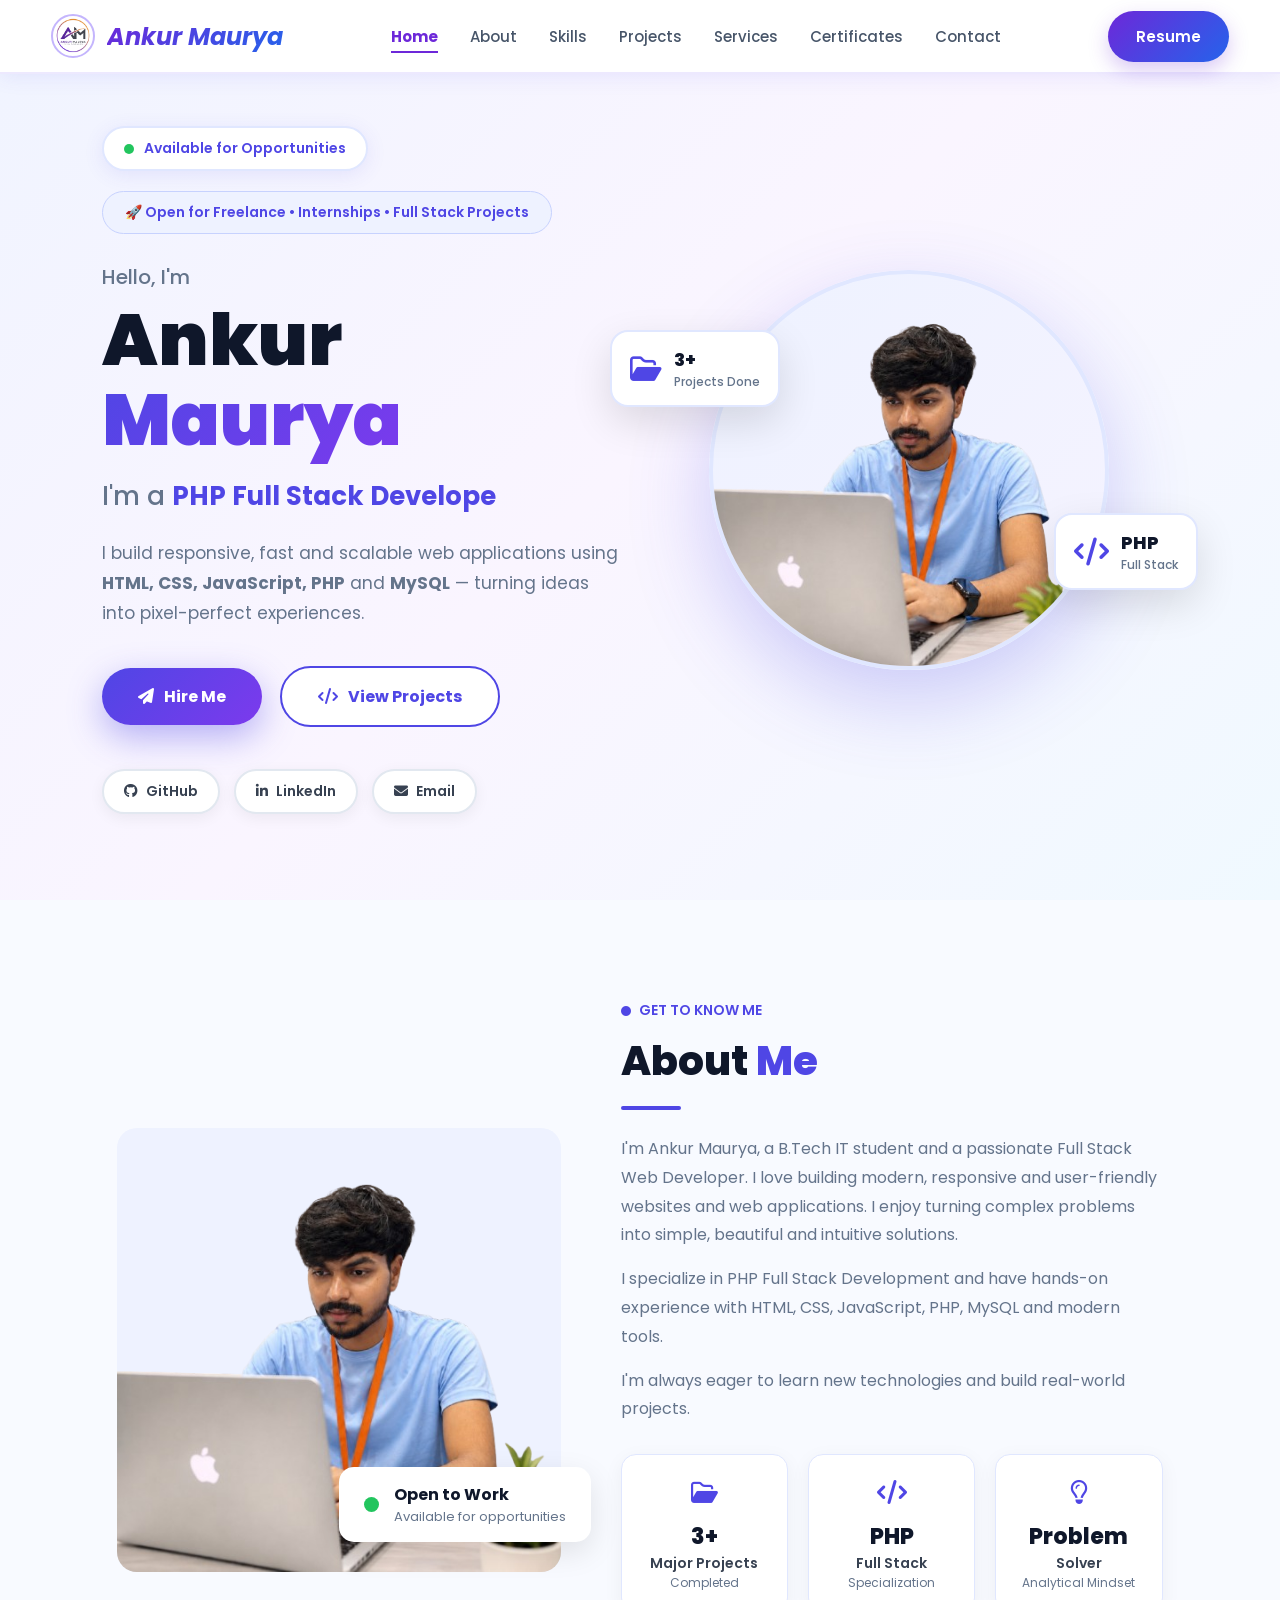
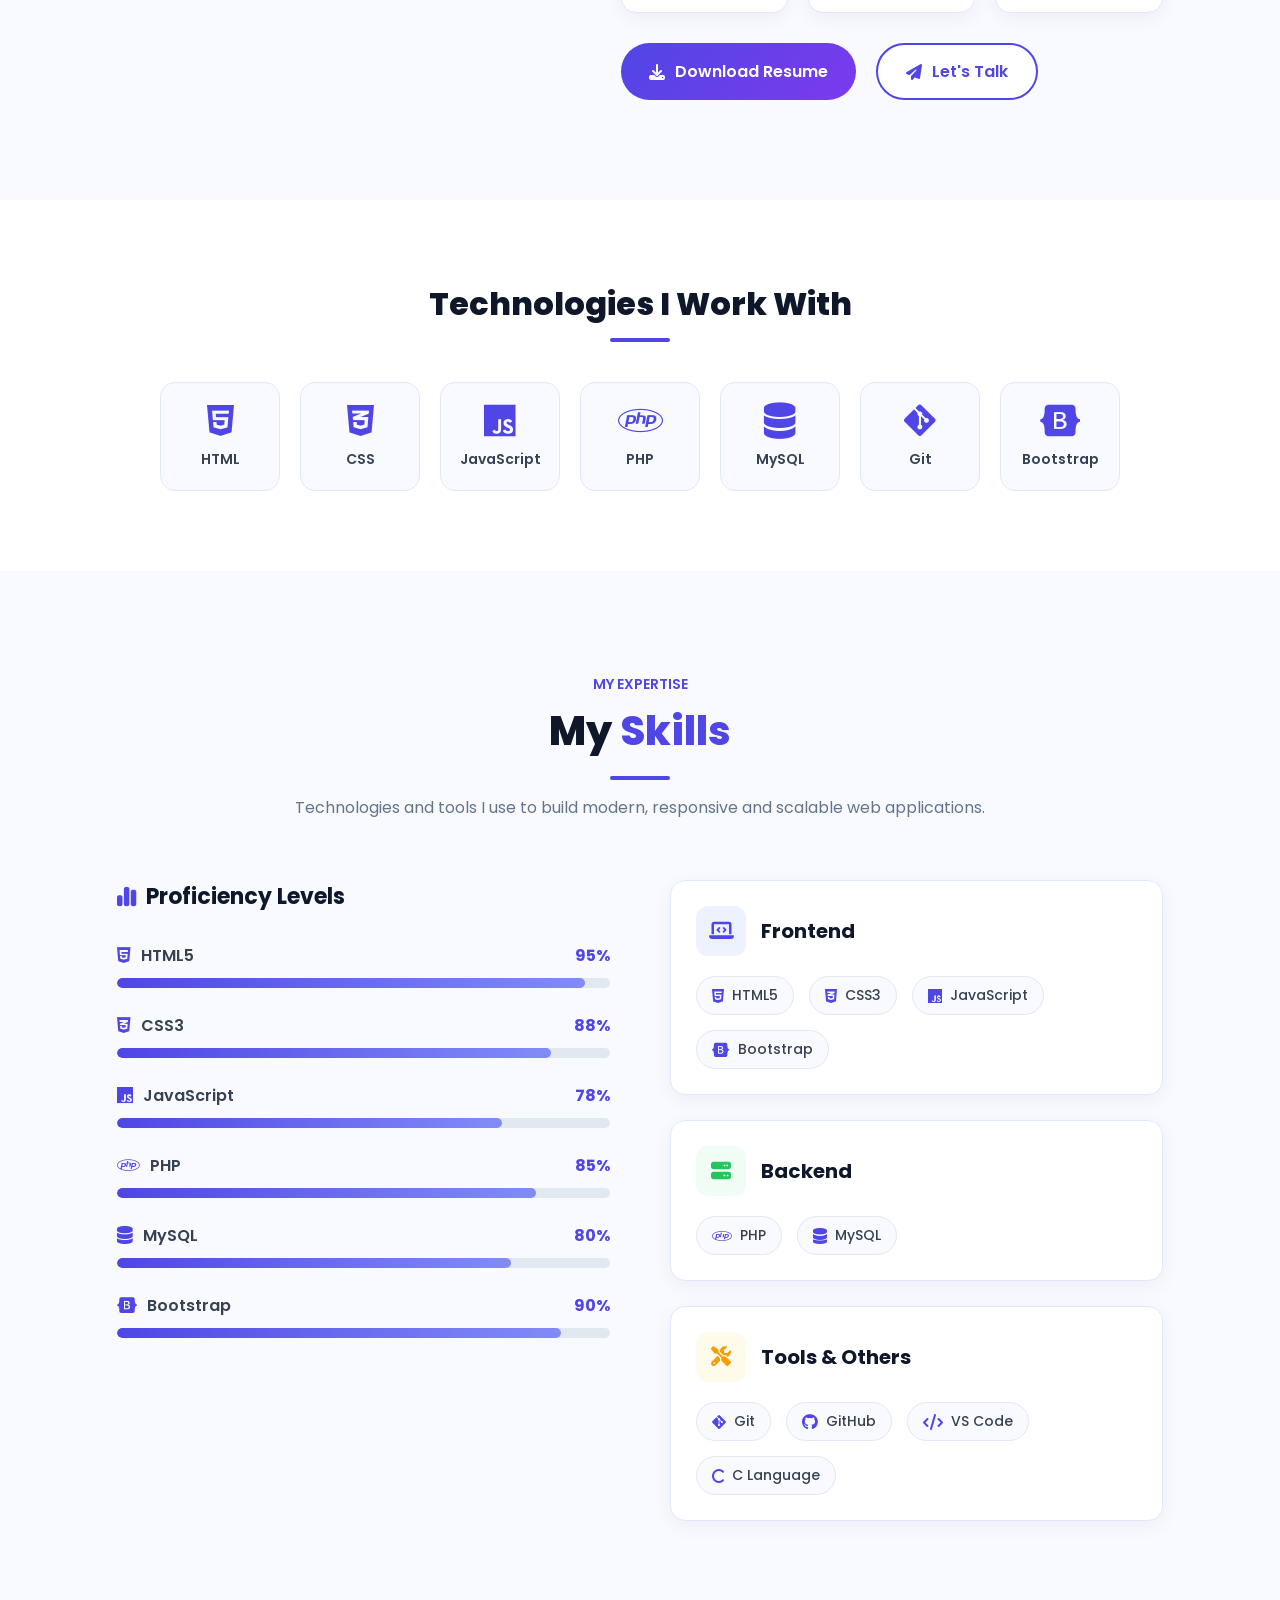
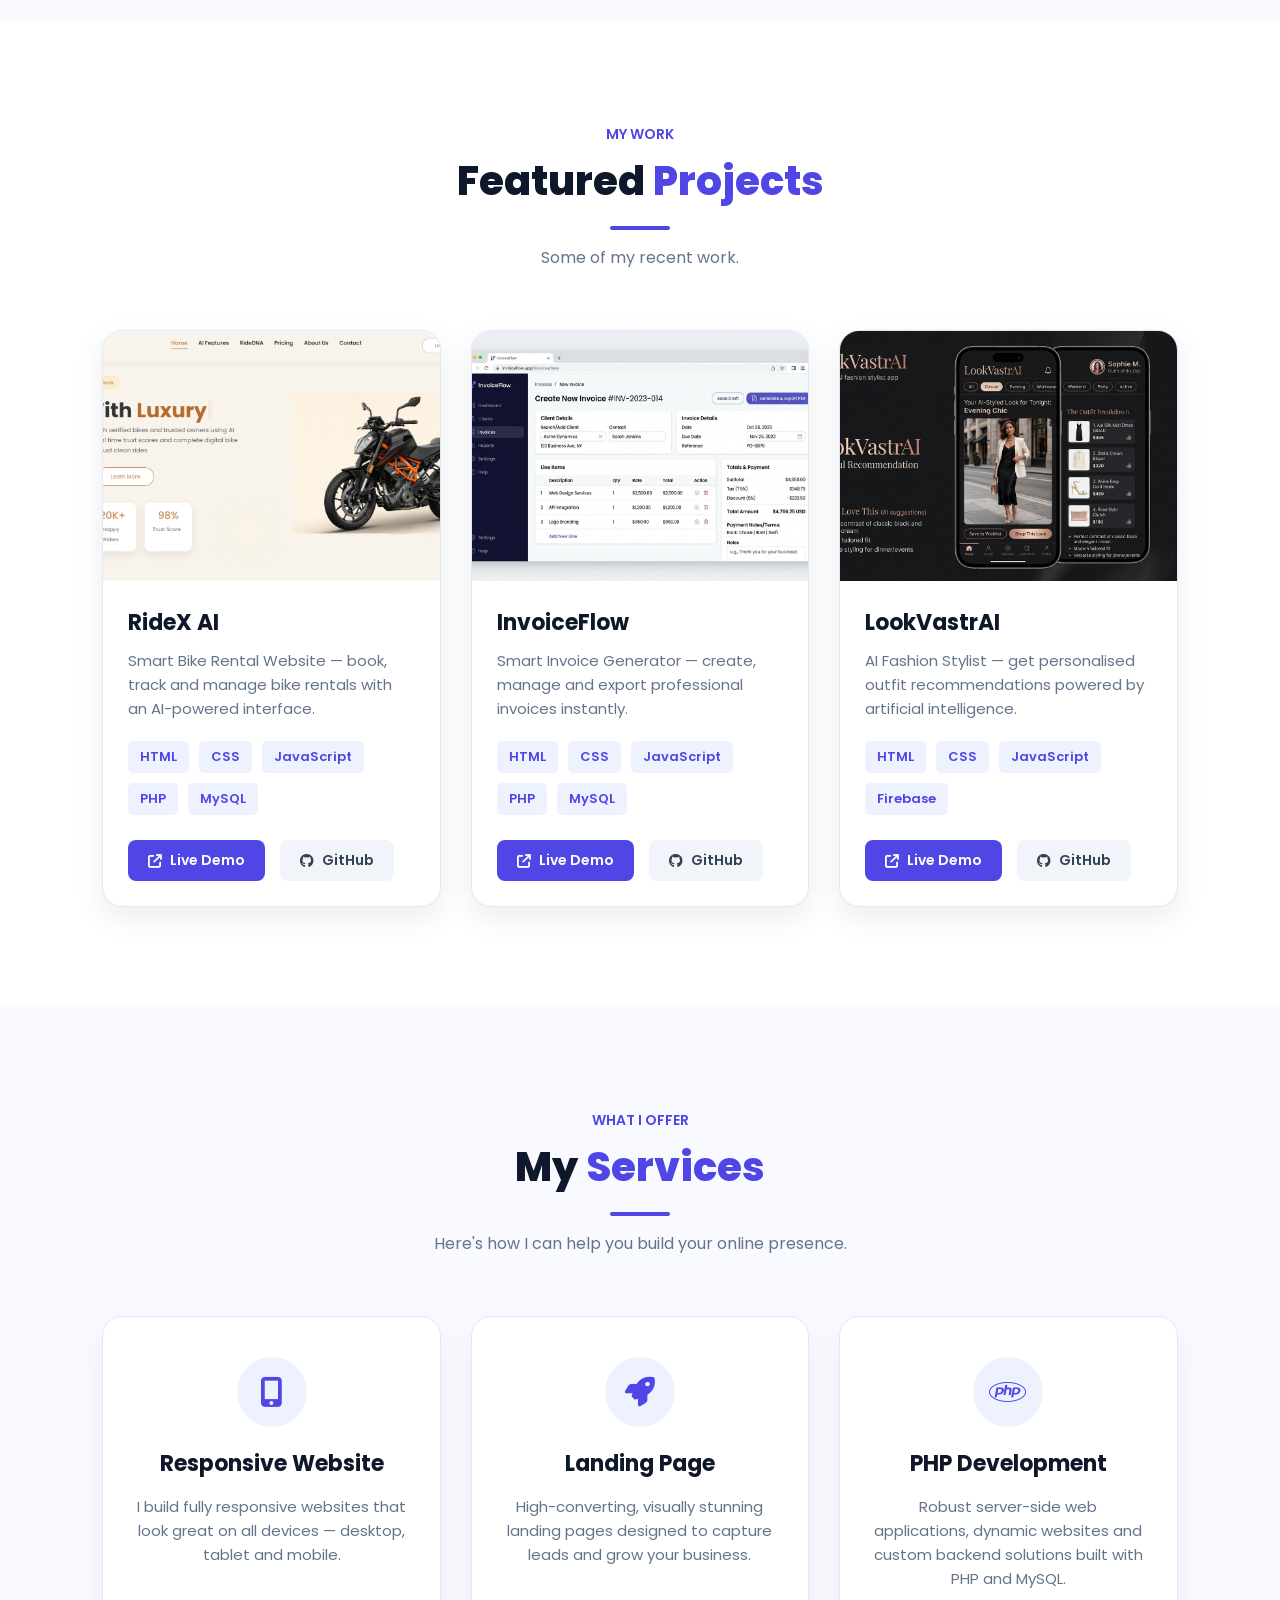
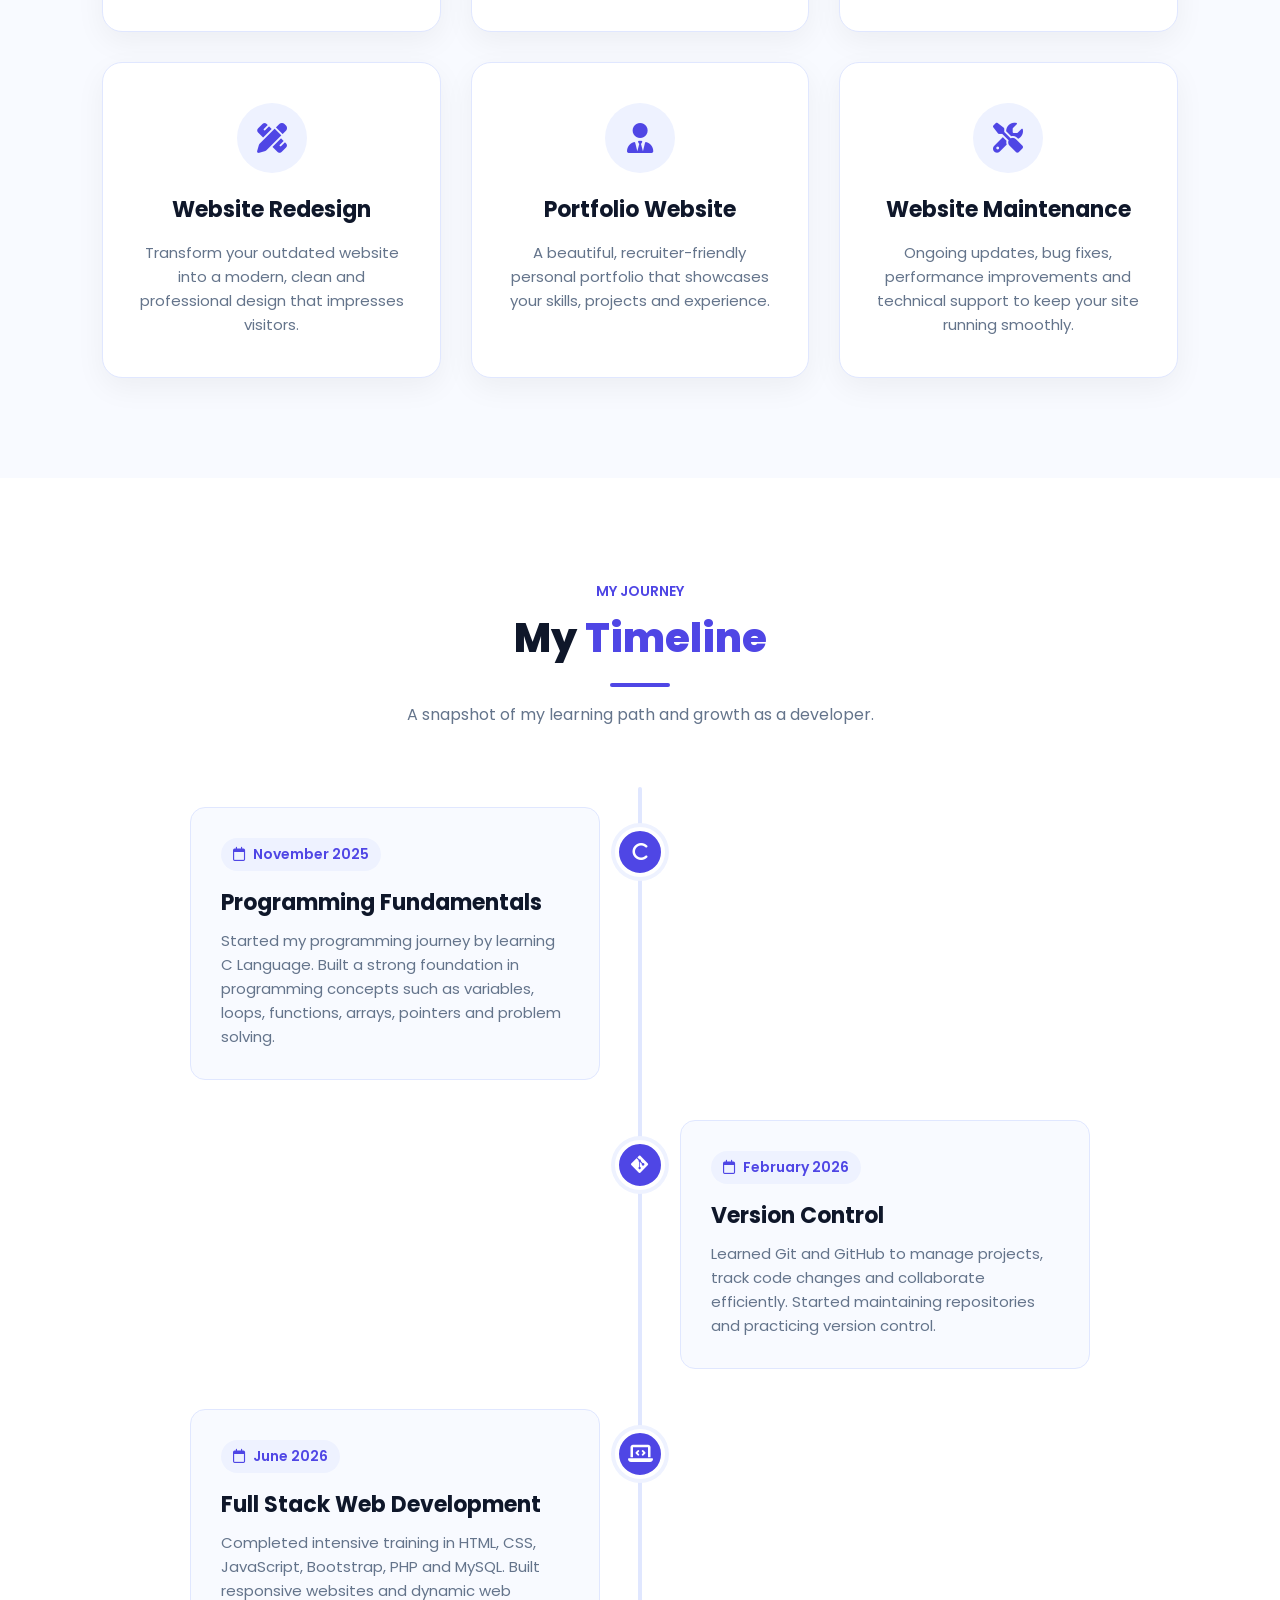
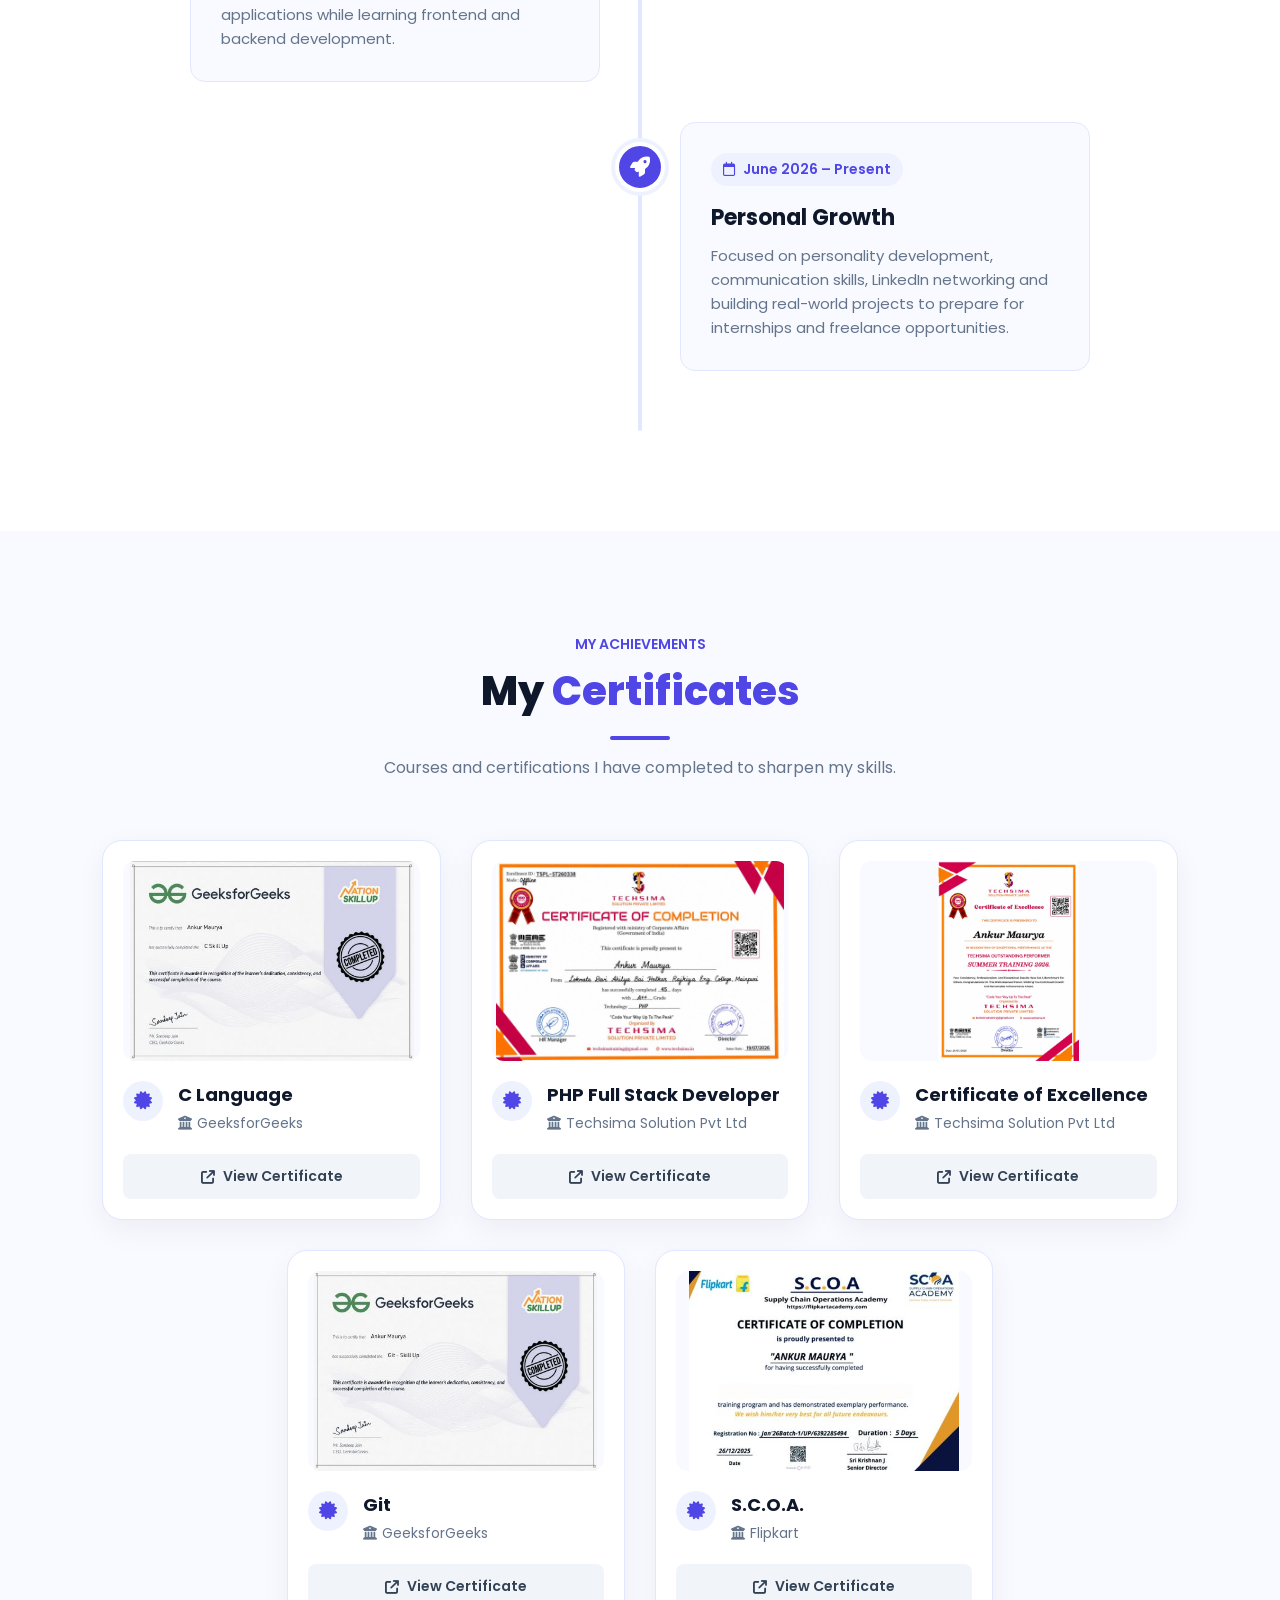
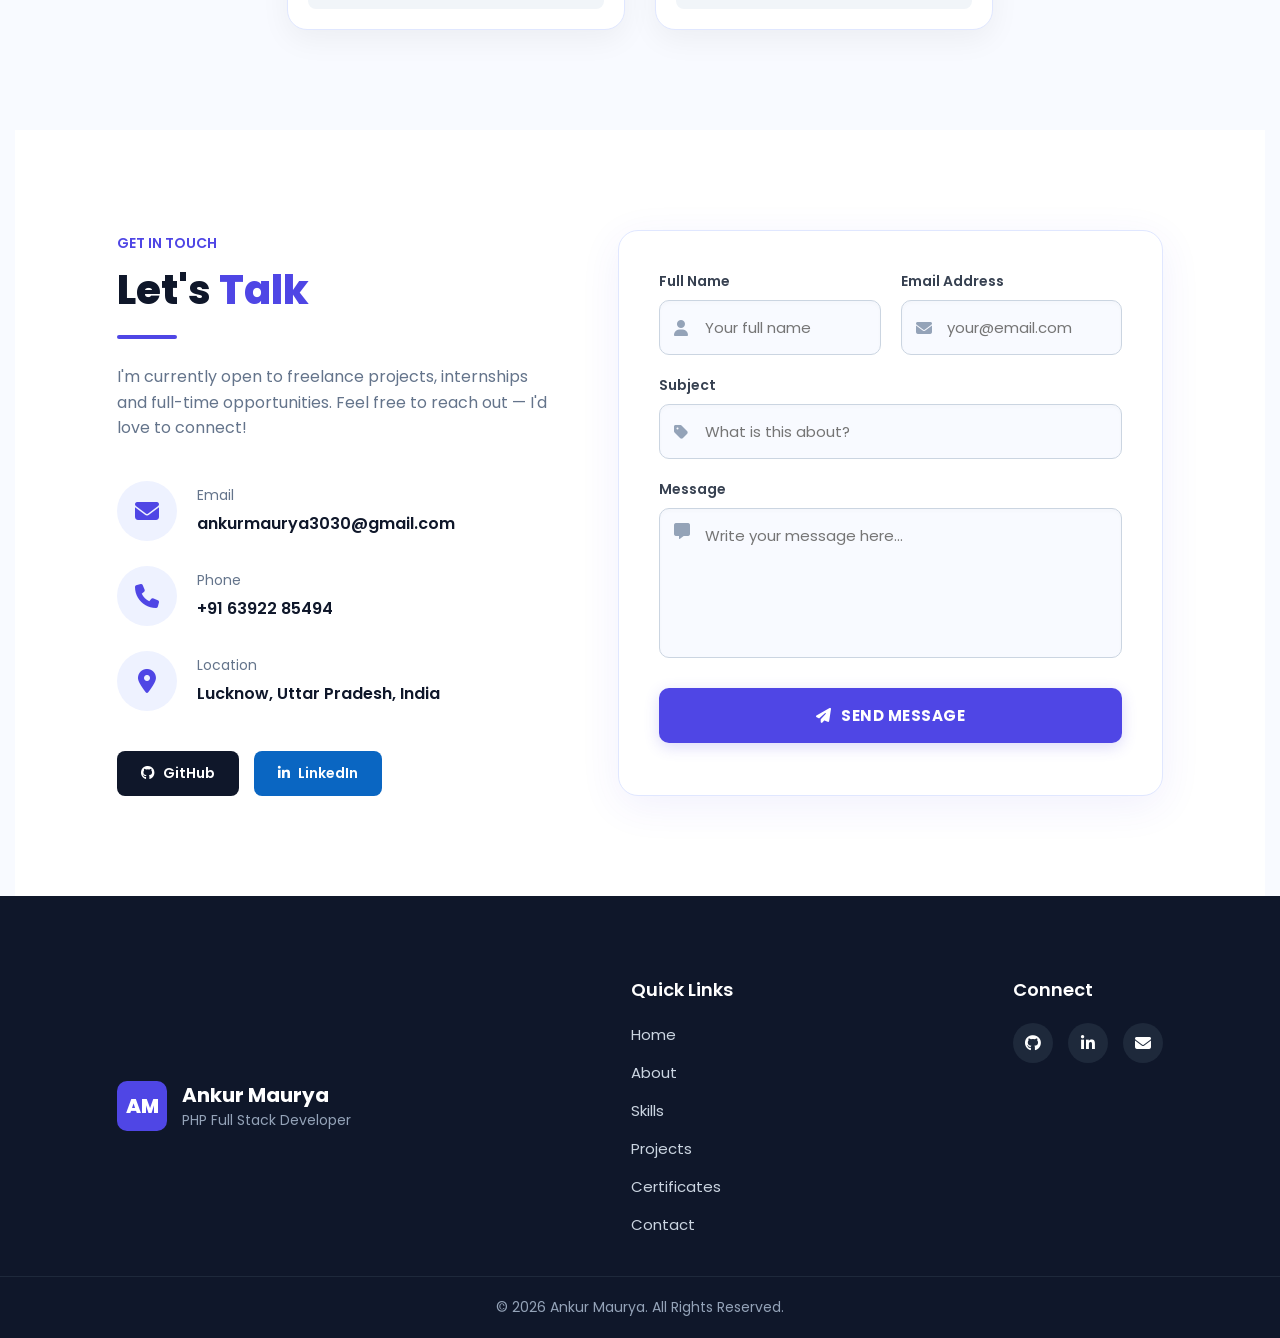
==== index.html @ 9139eab4 "Add files via upload" ====
<!DOCTYPE html>
<html lang="en">
<head>
    <meta charset="UTF-8">
    <meta name="viewport" content="width=device-width, initial-scale=1.0">
    <title>Portfolio</title>
    <link href="assests/css/style.css" rel="stylesheet">
    <link rel="stylesheet" href="https://cdnjs.cloudflare.com/ajax/libs/font-awesome/6.7.2/css/all.min.css">
    <link href="https://fonts.googleapis.com/css2?family=Poppins:wght@300;400;500;600;700;800&display=swap" rel="stylesheet">
</head>
<body>
    <header class="header">
        <nav class="nav">
            <div class="nav-logo">
                <img src="assests/images/logo.png" alt="logo" class="nav-img">
                <div class="nav-text">
                    <h2><i><b>Ankur Maurya</b></i></h2>
                </div>
            </div>
            <ul class="nav-links">
                <li><a href="#home" class="nav-link active">Home</a></li>
                <li><a href="#about" class="nav-link">About</a></li>
                <li><a href="#skills" class="nav-link">Skills</a></li>
                <li><a href="#projects" class="nav-link">Projects</a></li>
                <li><a href="#services" class="nav-link">Services</a></li>
                <li><a href="#certificates" class="nav-link">Certificates</a></li>
                <li><a href="#contact" class="nav-link">Contact</a></li>
            </ul>
            <div class="nav-actions">
                <a href="resume.html" class="nav-btn">Resume</a>
                <div class="nav-menu-btn" id="menuBtn">
                    <i class="fa-solid fa-bars"></i>
                </div>
            </div>
        </nav>
        
        <div class="side-menu" id="sideMenu">
            <span class="side-menu-close" id="closeBtn">&times;</span>
            <div class="side-menu-user">
                <img src="images/user.png" alt="User" class="side-menu-img">
            </div>
            <ul class="side-menu-links">
                <li><a href="#home" class="side-link">Home</a></li>
                <li><a href="#about" class="side-link">About</a></li>
                <li><a href="#skills" class="side-link">Skills</a></li>
                <li><a href="#projects" class="side-link">Projects</a></li>
                <li><a href="#services" class="side-link">Services</a></li>
                <li><a href="#certificates" class="side-link">Certificates</a></li>
                <li><a href="#contact" class="side-link">Contact</a></li>
            </ul>
        </div>
    </header>

    <section class="hero" id="home">
        <div class="hero-left">
            <div class="hero-badge" data-animate="fade-up" data-delay="0">
                <span class="hero-dot"></span>
                <span class="hero-badge-text">Available for Opportunities</span>
            </div>
            <div class="hero-tag" data-animate="fade-up" data-delay="100">
                🚀 Open for Freelance • Internships • Full Stack Projects
            </div>
            <h5 class="hero-subtitle" data-animate="fade-left" data-delay="200">Hello, I'm</h5>
            <h1 class="hero-title" data-animate="fade-left" data-delay="300">Ankur<br><span class="hero-highlight">Maurya</span></h1>
            <div class="hero-role" data-animate="fade-left" data-delay="400">
                <span class="hero-role-prefix">I'm a </span>
                <span class="hero-typing" id="typingText">PHP Full Stack Developer</span>
            </div>
            <p class="hero-text" data-animate="fade-left" data-delay="500">I build responsive, fast and scalable web applications using <strong>HTML, CSS, JavaScript, PHP</strong> and <strong>MySQL</strong> — turning ideas into pixel-perfect experiences.</p>
            <div class="hero-buttons" data-animate="fade-left" data-delay="600">
                <a href="#contact" class="hero-btn-primary"><i class="fa-solid fa-paper-plane"></i> Hire Me</a>
                <a href="#projects" class="hero-btn-secondary"><i class="fa-solid fa-code"></i> View Projects</a>
            </div>
            <div class="hero-social" data-animate="fade-left" data-delay="700">
                <a href="#" class="hero-social-link" target="_blank" title="GitHub">
                    <i class="fa-brands fa-github"></i>
                    <span class="hero-social-text">GitHub</span>
                </a>
                <a href="#" class="hero-social-link hero-linkedin" target="_blank" title="LinkedIn">
                    <i class="fa-brands fa-linkedin-in"></i>
                    <span class="hero-social-text">LinkedIn</span>
                </a>
                <a href="mailto:ankurmaurya3030@gmail.com" class="hero-social-link hero-mail" title="Email">
                    <i class="fa-solid fa-envelope"></i>
                    <span class="hero-social-text">Email</span>
                </a>
            </div>
        </div>
        <div class="hero-right" data-animate="fade-right" data-delay="400">
            <div class="hero-img-box">
                <img src="assests/images/ankurm.png" alt="Ankur Maurya" class="hero-img">
            </div>
            <div class="hero-stat hero-stat-left" data-animate="fade-up" data-delay="600">
                <i class="fa-regular fa-folder-open hero-stat-icon"></i>
                <div class="hero-stat-text">
                    <strong class="hero-stat-num">3+</strong>
                    <span class="hero-stat-desc">Projects Done</span>
                </div>
            </div>
            <div class="hero-stat hero-stat-right" data-animate="fade-up" data-delay="800">
                <i class="fa-solid fa-code hero-stat-icon"></i>
                <div class="hero-stat-text">
                    <strong class="hero-stat-num">PHP</strong>
                    <span class="hero-stat-desc">Full Stack</span>
                </div>
            </div>
        </div>
    </section>

    <section class="about" id="about">
        <div class="about-left" data-animate="fade-left">
            <img src="assests/images/ankurm.png" alt="Ankur" class="about-img">
            <div class="about-work">
                <div class="about-dot"></div>
                <div class="about-work-text">
                    <h4 class="about-work-title">Open to Work</h4>
                    <p class="about-work-desc">Available for opportunities</p>
                </div>
            </div>
        </div>
        <div class="about-right" data-animate="fade-right">
            <span class="about-label">
                <i class="fa-solid fa-circle about-label-icon"></i> GET TO KNOW ME
            </span>
            <h2 class="about-title">About <span class="about-highlight">Me</span></h2>
            <div class="about-line"></div>
            <p class="about-text">
                I'm Ankur Maurya, a B.Tech IT student and a passionate Full Stack Web Developer.
                I love building modern, responsive and user-friendly websites and web applications.
                I enjoy turning complex problems into simple, beautiful and intuitive solutions.
            </p>
            <p class="about-text">
                I specialize in PHP Full Stack Development and have hands-on experience with HTML, CSS, JavaScript,
                PHP, MySQL and modern tools.
            </p>
            <p class="about-text">
                I'm always eager to learn new technologies and build real-world projects.
            </p>
            <div class="about-cards">
                <div class="about-card">
                    <div class="about-icon">
                        <i class="fa-regular fa-folder-open"></i>
                    </div>
                    <h3 class="about-card-num">3+</h3>
                    <h4 class="about-card-title">Major Projects</h4>
                    <p class="about-card-desc">Completed</p>
                </div>
                <div class="about-card">
                    <div class="about-icon">
                        <i class="fa-solid fa-code"></i>
                    </div>
                    <h3 class="about-card-num">PHP</h3>
                    <h4 class="about-card-title">Full Stack</h4>
                    <p class="about-card-desc">Specialization</p>
                </div>
                <div class="about-card">
                    <div class="about-icon">
                        <i class="fa-regular fa-lightbulb"></i>
                    </div>
                    <h3 class="about-card-num">Problem</h3>
                    <h4 class="about-card-title">Solver</h4>
                    <p class="about-card-desc">Analytical Mindset</p>
                </div>
            </div>
            <div class="about-buttons">
                <a href="resume.html" class="about-btn-primary">
                    <i class="fa-solid fa-download"></i> Download Resume
                </a>
                <a href="#contact" class="about-btn-secondary">
                    <i class="fa-solid fa-paper-plane"></i> Let's Talk
                </a>
            </div>
        </div>
    </section>

    <section class="technology">
        <div class="technology-header" data-animate="fade-up">
            <h2 class="technology-title">Technologies I Work With</h2>
            <div class="technology-line"></div>
        </div>
        <div class="technology-list">
            <div class="technology-card" data-animate="zoom" data-delay="0">
                <i class="fa-brands fa-html5 technology-icon"></i>
                <span class="technology-name">HTML</span>
            </div>
            <div class="technology-card" data-animate="zoom" data-delay="100">
                <i class="fa-brands fa-css3-alt technology-icon"></i>
                <span class="technology-name">CSS</span>
            </div>
            <div class="technology-card" data-animate="zoom" data-delay="200">
                <i class="fa-brands fa-js technology-icon"></i>
                <span class="technology-name">JavaScript</span>
            </div>
            <div class="technology-card" data-animate="zoom" data-delay="300">
                <i class="fa-brands fa-php technology-icon"></i>
                <span class="technology-name">PHP</span>
            </div>
            <div class="technology-card" data-animate="zoom" data-delay="400">
                <i class="fa-solid fa-database technology-icon"></i>
                <span class="technology-name">MySQL</span>
            </div>
            <div class="technology-card" data-animate="zoom" data-delay="500">
                <i class="fa-brands fa-git-alt technology-icon"></i>
                <span class="technology-name">Git</span>
            </div>
            <div class="technology-card" data-animate="zoom" data-delay="600">
                <i class="fa-brands fa-bootstrap technology-icon"></i>
                <span class="technology-name">Bootstrap</span>
            </div>
        </div>
    </section>

    <section class="skills" id="skills">
        <div class="skills-header" data-animate="fade-up">
            <span class="skills-label">MY EXPERTISE</span>
            <h2 class="skills-title">My <span class="skills-highlight">Skills</span></h2>
            <div class="skills-line"></div>
            <p class="skills-desc">Technologies and tools I use to build modern, responsive and scalable web applications.</p>
        </div>
        <div class="skills-main">
            <div class="skills-left" data-animate="fade-left">
                <h3 class="skills-subtitle"><i class="fa-solid fa-chart-simple skills-subtitle-icon"></i> Proficiency Levels</h3>
                <div class="skill-bar">
                    <div class="skill-info">
                        <div class="skill-name"><i class="fa-brands fa-html5 skill-icon"></i> HTML5</div>
                        <span class="skill-percent">95%</span>
                    </div>
                    <div class="skill-track"><div class="skill-fill" data-width="95" style="width: 0;"></div></div>
                </div>
                <div class="skill-bar">
                    <div class="skill-info">
                        <div class="skill-name"><i class="fa-brands fa-css3-alt skill-icon"></i> CSS3</div>
                        <span class="skill-percent">88%</span>
                    </div>
                    <div class="skill-track"><div class="skill-fill" data-width="88" style="width: 0;"></div></div>
                </div>
                <div class="skill-bar">
                    <div class="skill-info">
                        <div class="skill-name"><i class="fa-brands fa-js skill-icon"></i> JavaScript</div>
                        <span class="skill-percent">78%</span>
                    </div>
                    <div class="skill-track"><div class="skill-fill" data-width="78" style="width: 0;"></div></div>
                </div>
                <div class="skill-bar">
                    <div class="skill-info">
                        <div class="skill-name"><i class="fa-brands fa-php skill-icon"></i> PHP</div>
                        <span class="skill-percent">85%</span>
                    </div>
                    <div class="skill-track"><div class="skill-fill" data-width="85" style="width: 0;"></div></div>
                </div>
                <div class="skill-bar">
                    <div class="skill-info">
                        <div class="skill-name"><i class="fa-solid fa-database skill-icon"></i> MySQL</div>
                        <span class="skill-percent">80%</span>
                    </div>
                    <div class="skill-track"><div class="skill-fill" data-width="80" style="width: 0;"></div></div>
                </div>
                <div class="skill-bar">
                    <div class="skill-info">
                        <div class="skill-name"><i class="fa-brands fa-bootstrap skill-icon"></i> Bootstrap</div>
                        <span class="skill-percent">90%</span>
                    </div>
                    <div class="skill-track"><div class="skill-fill" data-width="90" style="width: 0;"></div></div>
                </div>
            </div>
            <div class="skills-right" data-animate="fade-right">
                <div class="skill-card">
                    <div class="skill-card-header">
                        <div class="skill-card-icon frontend-icon"><i class="fa-solid fa-laptop-code"></i></div>
                        <h3 class="skill-card-title">Frontend</h3>
                    </div>
                    <div class="skill-card-items">
                        <div class="skill-item"><i class="fa-brands fa-html5 skill-item-icon"></i><span class="skill-item-name">HTML5</span></div>
                        <div class="skill-item"><i class="fa-brands fa-css3-alt skill-item-icon"></i><span class="skill-item-name">CSS3</span></div>
                        <div class="skill-item"><i class="fa-brands fa-js skill-item-icon"></i><span class="skill-item-name">JavaScript</span></div>
                        <div class="skill-item"><i class="fa-brands fa-bootstrap skill-item-icon"></i><span class="skill-item-name">Bootstrap</span></div>
                    </div>
                </div>
                <div class="skill-card">
                    <div class="skill-card-header">
                        <div class="skill-card-icon backend-icon"><i class="fa-solid fa-server"></i></div>
                        <h3 class="skill-card-title">Backend</h3>
                    </div>
                    <div class="skill-card-items">
                        <div class="skill-item"><i class="fa-brands fa-php skill-item-icon"></i><span class="skill-item-name">PHP</span></div>
                        <div class="skill-item"><i class="fa-solid fa-database skill-item-icon"></i><span class="skill-item-name">MySQL</span></div>
                    </div>
                </div>
                <div class="skill-card">
                    <div class="skill-card-header">
                        <div class="skill-card-icon tools-icon"><i class="fa-solid fa-screwdriver-wrench"></i></div>
                        <h3 class="skill-card-title">Tools &amp; Others</h3>
                    </div>
                    <div class="skill-card-items">
                        <div class="skill-item"><i class="fa-brands fa-git-alt skill-item-icon"></i><span class="skill-item-name">Git</span></div>
                        <div class="skill-item"><i class="fa-brands fa-github skill-item-icon"></i><span class="skill-item-name">GitHub</span></div>
                        <div class="skill-item"><i class="fa-solid fa-code skill-item-icon"></i><span class="skill-item-name">VS Code</span></div>
                        <div class="skill-item"><i class="fa-solid fa-c skill-item-icon"></i><span class="skill-item-name">C Language</span></div>
                    </div>
                </div>
            </div>
        </div>
    </section>

    <section class="projects" id="projects">
        <div class="projects-header" data-animate="fade-up">
            <span class="projects-label">MY WORK</span>
            <h2 class="projects-title">Featured <span class="projects-highlight">Projects</span></h2>
            <div class="projects-line"></div>
            <p class="projects-desc">Some of my recent work.</p>
        </div>
        <div class="projects-list">
            <div class="project-card" data-animate="fade-up" data-delay="0">
                <div class="project-img-container">
                    <img src="assests/images/ridex_ai.png" alt="RideX AI" class="project-img">
                </div>
                <div class="project-content">
                    <h3 class="project-name">RideX AI</h3>
                    <p class="project-text">Smart Bike Rental Website — book, track and manage bike rentals with an AI-powered interface.</p>
                    <div class="project-tags">
                        <span class="project-tag">HTML</span>
                        <span class="project-tag">CSS</span>
                        <span class="project-tag">JavaScript</span>
                        <span class="project-tag">PHP</span>
                        <span class="project-tag">MySQL</span>
                    </div>
                    <div class="project-actions">
                        <a href="#" class="project-btn-primary"><i class="fa-solid fa-arrow-up-right-from-square"></i> Live Demo</a>
                        <a href="#" class="project-btn-secondary"><i class="fa-brands fa-github"></i> GitHub</a>
                    </div>
                </div>
            </div>
            <div class="project-card" data-animate="fade-up" data-delay="150">
                <div class="project-img-container">
                    <img src="assests/images/invoiceflow.jpg" alt="InvoiceFlow" class="project-img">
                </div>
                <div class="project-content">
                    <h3 class="project-name">InvoiceFlow</h3>
                    <p class="project-text">Smart Invoice Generator — create, manage and export professional invoices instantly.</p>
                    <div class="project-tags">
                        <span class="project-tag">HTML</span>
                        <span class="project-tag">CSS</span>
                        <span class="project-tag">JavaScript</span>
                        <span class="project-tag">PHP</span>
                        <span class="project-tag">MySQL</span>
                    </div>
                    <div class="project-actions">
                        <a href="#" class="project-btn-primary"><i class="fa-solid fa-arrow-up-right-from-square"></i> Live Demo</a>
                        <a href="#" class="project-btn-secondary"><i class="fa-brands fa-github"></i> GitHub</a>
                    </div>
                </div>
            </div>
            <div class="project-card" data-animate="fade-up" data-delay="300">
                <div class="project-img-container">
                    <img src="assests/images/lookvastr_ai.jpg" alt="LookVastrAI" class="project-img">
                </div>
                <div class="project-content">
                    <h3 class="project-name">LookVastrAI</h3>
                    <p class="project-text">AI Fashion Stylist — get personalised outfit recommendations powered by artificial intelligence.</p>
                    <div class="project-tags">
                        <span class="project-tag">HTML</span>
                        <span class="project-tag">CSS</span>
                        <span class="project-tag">JavaScript</span>
                        <span class="project-tag">Firebase</span>
                    </div>
                    <div class="project-actions">
                        <a href="#" class="project-btn-primary"><i class="fa-solid fa-arrow-up-right-from-square"></i> Live Demo</a>
                        <a href="#" class="project-btn-secondary"><i class="fa-brands fa-github"></i> GitHub</a>
                    </div>
                </div>
            </div>
        </div>
    </section>

    <section class="services" id="services">
        <div class="services-header" data-animate="fade-up">
            <span class="services-label">WHAT I OFFER</span>
            <h2 class="services-title">My <span class="services-highlight">Services</span></h2>
            <div class="services-line"></div>
            <p class="services-desc">Here's how I can help you build your online presence.</p>
        </div>
        <div class="services-list">
            <div class="service-card" data-animate="fade-up" data-delay="0">
                <div class="service-icon"><i class="fa-solid fa-mobile-screen-button"></i></div>
                <h3 class="service-name">Responsive Website</h3>
                <p class="service-text">I build fully responsive websites that look great on all devices — desktop, tablet and mobile.</p>
            </div>
            <div class="service-card" data-animate="fade-up" data-delay="100">
                <div class="service-icon"><i class="fa-solid fa-rocket"></i></div>
                <h3 class="service-name">Landing Page</h3>
                <p class="service-text">High-converting, visually stunning landing pages designed to capture leads and grow your business.</p>
            </div>
            <div class="service-card" data-animate="fade-up" data-delay="200">
                <div class="service-icon"><i class="fa-brands fa-php"></i></div>
                <h3 class="service-name">PHP Development</h3>
                <p class="service-text">Robust server-side web applications, dynamic websites and custom backend solutions built with PHP and MySQL.</p>
            </div>
            <div class="service-card" data-animate="fade-up" data-delay="300">
                <div class="service-icon"><i class="fa-solid fa-pen-ruler"></i></div>
                <h3 class="service-name">Website Redesign</h3>
                <p class="service-text">Transform your outdated website into a modern, clean and professional design that impresses visitors.</p>
            </div>
            <div class="service-card" data-animate="fade-up" data-delay="400">
                <div class="service-icon"><i class="fa-solid fa-user-tie"></i></div>
                <h3 class="service-name">Portfolio Website</h3>
                <p class="service-text">A beautiful, recruiter-friendly personal portfolio that showcases your skills, projects and experience.</p>
            </div>
            <div class="service-card" data-animate="fade-up" data-delay="500">
                <div class="service-icon"><i class="fa-solid fa-screwdriver-wrench"></i></div>
                <h3 class="service-name">Website Maintenance</h3>
                <p class="service-text">Ongoing updates, bug fixes, performance improvements and technical support to keep your site running smoothly.</p>
            </div>
        </div>
    </section>

    <section class="experience" id="experience">
        <div class="experience-header" data-animate="fade-up">
            <span class="experience-label">MY JOURNEY</span>
            <h2 class="experience-title">My <span class="experience-highlight">Timeline</span></h2>
            <div class="experience-line"></div>
            <p class="experience-desc">A snapshot of my learning path and growth as a developer.</p>
        </div>
        <div class="experience-list">
            <div class="experience-card experience-left" data-animate="fade-right" data-delay="0">
                <div class="experience-icon"><i class="fa-solid fa-c"></i></div>
                <div class="experience-content">
                    <span class="experience-date"><i class="fa-regular fa-calendar experience-date-icon"></i> November 2025</span>
                    <h3 class="experience-name">Programming Fundamentals</h3>
                    <p class="experience-text">Started my programming journey by learning C Language. Built a strong foundation in programming concepts such as variables, loops, functions, arrays, pointers and problem solving.</p>
                </div>
            </div>
            <div class="experience-card experience-right" data-animate="fade-left" data-delay="150">
                <div class="experience-icon"><i class="fa-brands fa-git-alt"></i></div>
                <div class="experience-content">
                    <span class="experience-date"><i class="fa-regular fa-calendar experience-date-icon"></i> February 2026</span>
                    <h3 class="experience-name">Version Control</h3>
                    <p class="experience-text">Learned Git and GitHub to manage projects, track code changes and collaborate efficiently. Started maintaining repositories and practicing version control.</p>
                </div>
            </div>
            <div class="experience-card experience-left" data-animate="fade-right" data-delay="300">
                <div class="experience-icon"><i class="fa-solid fa-laptop-code"></i></div>
                <div class="experience-content">
                    <span class="experience-date"><i class="fa-regular fa-calendar experience-date-icon"></i> June 2026</span>
                    <h3 class="experience-name">Full Stack Web Development</h3>
                    <p class="experience-text">Completed intensive training in HTML, CSS, JavaScript, Bootstrap, PHP and MySQL. Built responsive websites and dynamic web applications while learning frontend and backend development.</p>
                </div>
            </div>
            <div class="experience-card experience-right" data-animate="fade-left" data-delay="450">
                <div class="experience-icon"><i class="fa-solid fa-rocket"></i></div>
                <div class="experience-content">
                    <span class="experience-date"><i class="fa-regular fa-calendar experience-date-icon"></i> June 2026 – Present</span>
                    <h3 class="experience-name">Personal Growth</h3>
                    <p class="experience-text">Focused on personality development, communication skills, LinkedIn networking and building real-world projects to prepare for internships and freelance opportunities.</p>
                </div>
            </div>
        </div>
    </section>

    <section class="certificates" id="certificates">
        <div class="certificates-header" data-animate="fade-up">
            <span class="certificates-label">MY ACHIEVEMENTS</span>
            <h2 class="certificates-title">My <span class="certificates-highlight">Certificates</span></h2>
            <div class="certificates-line"></div>
            <p class="certificates-desc">Courses and certifications I have completed to sharpen my skills.</p>
        </div>
        <div class="certificates-list">
            <div class="certificate-card" data-animate="fade-up" data-delay="0">
                <div class="certificate-img-container">
                    <img src="assests/images/c.png" alt="C Language" class="certificate-img">
                </div>
                <div class="certificate-content">
                    <div class="certificate-badge"><i class="fa-solid fa-certificate"></i></div>
                    <div class="certificate-info">
                        <h3 class="certificate-name">C Language</h3>
                        <p class="certificate-org"><i class="fa-solid fa-building-columns certificate-org-icon"></i>GeeksforGeeks</p>
                    </div>
                </div>
                <a href="assests/images/c.png" class="certificate-btn" target="_blank"><i class="fa-solid fa-arrow-up-right-from-square"></i> View Certificate</a>
            </div>
            <div class="certificate-card" data-animate="fade-up" data-delay="120">
                <div class="certificate-img-container">
                    <img src="assests/images/php.png" alt="PHP Certificate" class="certificate-img">
                </div>
                <div class="certificate-content">
                    <div class="certificate-badge"><i class="fa-solid fa-certificate"></i></div>
                    <div class="certificate-info">
                        <h3 class="certificate-name">PHP Full Stack Developer</h3>
                        <p class="certificate-org"><i class="fa-solid fa-building-columns certificate-org-icon"></i>Techsima Solution Pvt Ltd</p>
                    </div>
                </div>
                <a href="assests/images/php.png" class="certificate-btn" target="_blank"><i class="fa-solid fa-arrow-up-right-from-square"></i> View Certificate</a>
            </div>
            <div class="certificate-card" data-animate="fade-up" data-delay="240">
                <div class="certificate-img-container">
                    <img src="assests/images/excellence.png" alt="Excellence Certificate" class="certificate-img">
                </div>
                <div class="certificate-content">
                    <div class="certificate-badge"><i class="fa-solid fa-certificate"></i></div>
                    <div class="certificate-info">
                        <h3 class="certificate-name">Certificate of Excellence</h3>
                        <p class="certificate-org"><i class="fa-solid fa-building-columns certificate-org-icon"></i>Techsima Solution Pvt Ltd</p>
                    </div>
                </div>
                <a href="assests/images/excellence.png" class="certificate-btn" target="_blank"><i class="fa-solid fa-arrow-up-right-from-square"></i> View Certificate</a>
            </div>
            <div class="certificate-card" data-animate="fade-up" data-delay="360">
                <div class="certificate-img-container">
                    <img src="assests/images/git.png" alt="Git Certificate" class="certificate-img">
                </div>
                <div class="certificate-content">
                    <div class="certificate-badge"><i class="fa-solid fa-certificate"></i></div>
                    <div class="certificate-info">
                        <h3 class="certificate-name">Git</h3>
                        <p class="certificate-org"><i class="fa-solid fa-building-columns certificate-org-icon"></i>GeeksforGeeks</p>
                    </div>
                </div>
                <a href="assests/images/git.png" class="certificate-btn" target="_blank"><i class="fa-solid fa-arrow-up-right-from-square"></i> View Certificate</a>
            </div>
            <div class="certificate-card" data-animate="fade-up" data-delay="480">
                <div class="certificate-img-container">
                    <img src="assests/images/scoa.png" alt="SCOA Certificate" class="certificate-img">
                </div>
                <div class="certificate-content">
                    <div class="certificate-badge"><i class="fa-solid fa-certificate"></i></div>
                    <div class="certificate-info">
                        <h3 class="certificate-name">S.C.O.A.</h3>
                        <p class="certificate-org"><i class="fa-solid fa-building-columns certificate-org-icon"></i>Flipkart</p>
                    </div>
                </div>
                <a href="assests/images/scoa.png" class="certificate-btn" target="_blank"><i class="fa-solid fa-arrow-up-right-from-square"></i> View Certificate</a>
            </div>
        </div>
    </section>

    <section class="contact" id="contact">
        <div class="contact-left" data-animate="fade-left">
            <span class="contact-label">GET IN TOUCH</span>
            <h2 class="contact-title">Let's <span class="contact-highlight">Talk</span></h2>
            <div class="contact-line"></div>
            <p class="contact-desc">I'm currently open to freelance projects, internships and full-time opportunities. Feel free to reach out — I'd love to connect!</p>
            <div class="contact-list">
                <div class="contact-item">
                    <div class="contact-icon"><i class="fa-solid fa-envelope"></i></div>
                    <div class="contact-text">
                        <span class="contact-item-label">Email</span>
                        <a href="mailto:ankurmaurya3030@gmail.com" class="contact-item-value">ankurmaurya3030@gmail.com</a>
                    </div>
                </div>
                <div class="contact-item">
                    <div class="contact-icon"><i class="fa-solid fa-phone"></i></div>
                    <div class="contact-text">
                        <span class="contact-item-label">Phone</span>
                        <a href="tel:+916392285494" class="contact-item-value">+91 63922 85494</a>
                    </div>
                </div>
                <div class="contact-item">
                    <div class="contact-icon"><i class="fa-solid fa-location-dot"></i></div>
                    <div class="contact-text">
                        <span class="contact-item-label">Location</span>
                        <span class="contact-item-value">Lucknow, Uttar Pradesh, India</span>
                    </div>
                </div>
            </div>
            <div class="contact-social">
                <a href="#" class="contact-social-btn" target="_blank">
                    <i class="fa-brands fa-github"></i> <span>GitHub</span>
                </a>
                <a href="#" class="contact-social-btn contact-linkedin" target="_blank">
                    <i class="fa-brands fa-linkedin-in"></i> <span>LinkedIn</span>
                </a>
            </div>
        </div>
        <div class="contact-right" data-animate="fade-right">
            <form class="contact-form" id="contactForm">
                <div class="contact-row">
                    <div class="contact-group">
                        <label class="contact-input-label">Full Name</label>
                        <div class="contact-input-box">
                            <i class="fa-solid fa-user contact-input-icon"></i>
                            <input type="text" id="contactName" class="contact-input" placeholder="Your full name">
                        </div>
                        <span class="contact-error" id="nameError">Please enter your name.</span>
                    </div>
                    <div class="contact-group">
                        <label class="contact-input-label">Email Address</label>
                        <div class="contact-input-box">
                            <i class="fa-solid fa-envelope contact-input-icon"></i>
                            <input type="email" id="contactEmail" class="contact-input" placeholder="your@email.com">
                        </div>
                        <span class="contact-error" id="emailError">Please enter a valid email.</span>
                    </div>
                </div>
                <div class="contact-group">
                    <label class="contact-input-label">Subject</label>
                    <div class="contact-input-box">
                        <i class="fa-solid fa-tag contact-input-icon"></i>
                        <input type="text" id="contactSubject" class="contact-input" placeholder="What is this about?">
                    </div>
                    <span class="contact-error" id="subjectError">Please enter a subject.</span>
                </div>
                <div class="contact-group">
                    <label class="contact-input-label">Message</label>
                    <div class="contact-input-box contact-textarea-box">
                        <i class="fa-solid fa-message contact-input-icon"></i>
                        <textarea id="contactMessage" class="contact-input contact-textarea" placeholder="Write your message here..."></textarea>
                    </div>
                    <span class="contact-error" id="messageError">Please enter your message.</span>
                </div>
                <div class="contact-success" id="formSuccess">
                    <i class="fa-solid fa-circle-check"></i> Message sent successfully! I'll get back to you soon.
                </div>
                <button type="submit" class="contact-btn" id="sendBtn">
                    <i class="fa-solid fa-paper-plane"></i> <span id="sendText">Send Message</span>
                </button>
            </form>
        </div>
    </section>

    <footer class="footer">
        <div class="footer-top">
            <div class="footer-brand">
                <div class="footer-logo">AM</div>
                <div class="footer-brand-text">
                    <p class="footer-name">Ankur Maurya</p>
                    <p class="footer-role">PHP Full Stack Developer</p>
                </div>
            </div>
            <div class="footer-links">
                <p class="footer-title">Quick Links</p>
                <div class="footer-nav">
                    <a href="#home" class="footer-link">Home</a>
                    <a href="#about" class="footer-link">About</a>
                    <a href="#skills" class="footer-link">Skills</a>
                    <a href="#projects" class="footer-link">Projects</a>
                    <a href="#certificates" class="footer-link">Certificates</a>
                    <a href="#contact" class="footer-link">Contact</a>
                </div>
            </div>
            <div class="footer-connect">
                <p class="footer-title">Connect</p>
                <div class="footer-social-list">
                    <a href="#" class="footer-social-icon" target="_blank"><i class="fa-brands fa-github"></i></a>
                    <a href="#" class="footer-social-icon footer-icon-linkedin" target="_blank"><i class="fa-brands fa-linkedin-in"></i></a>
                    <a href="mailto:ankurmaurya3030@gmail.com" class="footer-social-icon footer-icon-mail"><i class="fa-solid fa-envelope"></i></a>
                </div>
            </div>
        </div>
        <div class="footer-bottom">
            <p class="footer-copy">&copy; <span id="footerYear"></span> Ankur Maurya. All Rights Reserved.</p>
        </div>
    </footer>

    <button class="back-top" id="backTop">
        <i class="fa-solid fa-arrow-up"></i>
    </button>

    <script src="assests/js/script.js"></script>
</body>
</html>
---- assests/css/style.css ----
@import url('https://fonts.googleapis.com/css2?family=Poppins:wght@300;400;500;600;700;800&display=swap');

/* ANIMATIONS BASE CLASSES */
[data-animate] {
    opacity: 0;
    transition: opacity 0.7s ease, transform 0.7s ease;
}

[data-animate="fade-up"] {
    transform: translateY(55px);
}

[data-animate="fade-left"] {
    transform: translateX(-60px);
}

[data-animate="fade-right"] {
    transform: translateX(60px);
}

[data-animate="zoom"] {
    transform: scale(0.85);
}

[data-animate].animated {
    opacity: 1;
    transform: translate(0) scale(1);
}

* {
    margin: 0;
    padding: 0;
    box-sizing: border-box;
    font-family: 'Poppins', sans-serif;
    text-decoration: none;
    list-style: none;
}

html {
    scroll-behavior: smooth;
}

body {
    background: #f8faff;
    color: #1f2937;
    overflow-x: hidden;
    opacity: 0;
    transition: opacity 0.8s ease;
}

img {
    width: 100%;
    display: block;
}

a {
    color: inherit;
    transition: 0.3s;
}

button {
    border: none;
    outline: none;
    cursor: pointer;
    transition: 0.35s;
}

button:active {
    transform: scale(0.95);
}

.header {
    position: fixed;
    top: 0;
    left: 0;
    width: 100%;
    background: #ffffff;
    box-shadow: 0 2px 20px rgba(79, 70, 229, 0.10);
    border-bottom: 2px solid #ede9fe;
    z-index: 1000;
    transition: 0.4s;
}

.nav {
    max-width: 1250px;
    margin: 0 auto;
    height: 72px;
    display: flex;
    justify-content: space-between;
    align-items: center;
    padding: 0 36px;
}

.nav-logo {
    display: flex;
    align-items: center;
    gap: 12px;
}

.nav-img {
    width: 44px;
    height: 44px;
    object-fit: cover;
    border-radius: 50%;
    border: 2px solid #c4b5fd;
    transition: 0.4s;
}

.nav-logo:hover .nav-img {
    transform: rotate(10deg) scale(1.08);
}

.nav-text h2 {
    font-size: 24px;
    font-weight: 800;
    background: linear-gradient(135deg, #6d28d9, #2563eb);
    -webkit-background-clip: text;
    -webkit-text-fill-color: transparent;
    transition: 0.3s;
}

.nav-links {
    display: flex;
    gap: 32px;
    align-items: center;
}

.nav-link {
    position: relative;
    font-size: 15px;
    font-weight: 500;
    color: #475569;
    transition: color 0.3s ease, transform 0.3s ease;
}

.nav-link::after {
    content: "";
    position: absolute;
    left: 0;
    bottom: -6px;
    width: 0;
    height: 2px;
    background: #6d28d9;
    transition: 0.3s;
}

.nav-link:hover {
    color: #6d28d9;
    transform: translateY(-2px);
}

.nav-link:hover::after {
    width: 100%;
}

.nav-link.active {
    color: #6d28d9;
    font-weight: 700;
}

.nav-link.active::after {
    width: 100%;
}

.nav-actions {
    display: flex;
    align-items: center;
    gap: 20px;
}

.nav-btn {
    display: flex;
    align-items: center;
    justify-content: center;
    padding: 14px 28px;
    background: linear-gradient(135deg, #6d28d9, #2563eb);
    color: #ffffff;
    font-size: 15px;
    font-weight: 600;
    border-radius: 50px;
    transition: all 0.3s ease;
    box-shadow: 0 8px 20px rgba(109, 40, 217, 0.25);
}

.nav-btn:hover {
    background: linear-gradient(135deg, #5b21b6, #1d4ed8);
    transform: translateY(-3px);
    box-shadow: 0 12px 28px rgba(109, 40, 217, 0.35);
    color: #ffffff;
}

.nav-menu-btn {
    display: none;
    font-size: 26px;
    color: #6d28d9;
    cursor: pointer;
    transition: 0.3s;
}

.side-menu {
    position: fixed;
    top: 0;
    left: -100%;
    width: 280px;
    height: 100vh;
    background: #ffffff;
    box-shadow: 6px 0 30px rgba(79, 70, 229, 0.12);
    transition: 0.4s ease;
    z-index: 2000;
    padding: 30px;
    border-right: 2px solid #ede9fe;
}

.side-menu.active {
    left: 0;
}

.side-menu-close {
    font-size: 32px;
    cursor: pointer;
    float: right;
    color: #6d28d9;
    transition: 0.3s;
}

.side-menu-close:hover {
    transform: rotate(90deg);
}

.side-menu-user {
    margin-top: 60px;
    text-align: center;
}

.side-menu-img {
    width: 120px;
    height: 120px;
    border-radius: 50%;
    margin: 0 auto;
    border: 3px solid #6d28d9;
    box-shadow: 0 0 18px rgba(109, 40, 217, 0.2);
}

.side-menu-links {
    margin-top: 30px;
    display: flex;
    flex-direction: column;
    gap: 15px;
    text-align: center;
}

.side-link {
    font-size: 16px;
    color: #475569;
    font-weight: 500;
}

.hero {
    min-height: 100vh;
    display: flex;
    justify-content: center;
    align-items: center;
    padding: 100px 8% 60px;
    background: linear-gradient(135deg, #f0f4ff 0%, #faf5ff 50%, #f0f9ff 100%);
}

.hero-left {
    width: 50%;
    max-width: 600px;
}

.hero-badge {
    display: inline-flex;
    align-items: center;
    gap: 10px;
    padding: 10px 20px;
    background: #ffffff;
    border: 2px solid #e0e7ff;
    border-radius: 50px;
    margin-bottom: 20px;
    box-shadow: 0 4px 20px rgba(79, 70, 229, 0.1);
}

.hero-dot {
    width: 10px;
    height: 10px;
    border-radius: 50%;
    background: #22c55e;
}

.hero-badge-text {
    font-size: 14px;
    font-weight: 600;
    color: #4f46e5;
}

.hero-tag {
    display: inline-block;
    padding: 10px 22px;
    border-radius: 50px;
    background: #eef2ff;
    color: #4f46e5;
    font-size: 14px;
    font-weight: 600;
    margin-bottom: 28px;
    border: 1px solid #c7d2fe;
}

.hero-subtitle {
    font-size: 20px;
    color: #64748b;
    font-weight: 500;
    margin-bottom: 8px;
}

.hero-title {
    font-size: 72px;
    font-weight: 900;
    color: #0f172a;
    line-height: 1.1;
    margin-bottom: 18px;
}

.hero-highlight {
    background: linear-gradient(135deg, #4f46e5, #7c3aed);
    -webkit-background-clip: text;
    -webkit-text-fill-color: transparent;
}

.hero-role {
    font-size: 26px;
    font-weight: 700;
    color: #1e293b;
    margin-bottom: 22px;
}

.hero-role-prefix {
    color: #64748b;
    font-weight: 500;
}

.hero-typing {
    color: #4f46e5;
}

.hero-text {
    font-size: 17px;
    line-height: 30px;
    color: #64748b;
    max-width: 520px;
    margin-bottom: 38px;
}

.hero-buttons {
    display: flex;
    align-items: center;
    gap: 18px;
    margin-bottom: 42px;
}

.hero-btn-primary {
    padding: 16px 36px;
    border-radius: 50px;
    background: linear-gradient(135deg, #4f46e5, #7c3aed);
    color: #ffffff;
    font-size: 16px;
    font-weight: 700;
    display: flex;
    align-items: center;
    gap: 10px;
    box-shadow: 0 12px 35px rgba(79, 70, 229, 0.4);
}

.hero-btn-primary:hover {
    transform: translateY(-5px);
    box-shadow: 0 18px 45px rgba(79, 70, 229, 0.5);
}

.hero-btn-secondary {
    padding: 16px 36px;
    border-radius: 50px;
    background: #ffffff;
    color: #4f46e5;
    font-size: 16px;
    font-weight: 700;
    border: 2px solid #4f46e5;
    display: flex;
    align-items: center;
    gap: 10px;
}

.hero-btn-secondary:hover {
    background: #4f46e5;
    color: #ffffff;
    transform: translateY(-5px);
    box-shadow: 0 12px 35px rgba(79, 70, 229, 0.3);
}

.hero-social {
    display: flex;
    align-items: center;
    gap: 14px;
}

.hero-social-link {
    display: flex;
    align-items: center;
    gap: 8px;
    padding: 10px 20px;
    border-radius: 50px;
    background: #ffffff;
    border: 2px solid #e2e8f0;
    color: #374151;
    font-size: 14px;
    font-weight: 600;
    box-shadow: 0 4px 15px rgba(0, 0, 0, 0.06);
}

.hero-social-link:hover {
    background: #1a1a2e;
    color: #ffffff;
    border-color: #1a1a2e;
    transform: translateY(-4px);
    box-shadow: 0 10px 25px rgba(0, 0, 0, 0.2);
}

.hero-linkedin:hover {
    background: #0a66c2;
    border-color: #0a66c2;
}

.hero-mail:hover {
    background: #ea4335;
    border-color: #ea4335;
}

.hero-right {
    width: 50%;
    display: flex;
    justify-content: center;
    align-items: center;
    position: relative;
}

.hero-img-box {
    width: 400px;
    height: 400px;
    border-radius: 50%;
    background: linear-gradient(135deg, #eef2ff, #f5f3ff);
    border: 4px solid #e0e7ff;
    overflow: hidden;
    display: flex;
    align-items: flex-end;
    justify-content: center;
    box-shadow: 0 30px 80px rgba(79, 70, 229, 0.25);
}

.hero-img {
    width: 100%;
    height: 100%;
    object-fit: cover;
}

.hero-stat {
    position: absolute;
    display: flex;
    align-items: center;
    gap: 12px;
    background: #ffffff;
    border-radius: 18px;
    padding: 14px 18px;
    box-shadow: 0 15px 40px rgba(0, 0, 0, 0.12);
    border: 2px solid #e0e7ff;
}

.hero-stat-left {
    left: -30px;
    top: 60px;
}

.hero-stat-right {
    right: -20px;
    bottom: 80px;
}

.hero-stat-icon {
    font-size: 28px;
    color: #4f46e5;
}

.hero-stat-text {
    display: flex;
    flex-direction: column;
}

.hero-stat-num {
    font-size: 18px;
    font-weight: 800;
    color: #0f172a;
}

.hero-stat-desc {
    font-size: 12px;
    color: #64748b;
    font-weight: 500;
}

.about {
    padding: 100px 8%;
    display: flex;
    align-items: center;
    gap: 60px;
    max-width: 1250px;
    margin: 0 auto;
}

.about-left {
    width: 45%;
    position: relative;
}

.about-img {
    width: 100%;
    border-radius: 20px;
    background: #eef2ff;
}

.about-work {
    position: absolute;
    bottom: 30px;
    right: -30px;
    background: #ffffff;
    padding: 15px 25px;
    border-radius: 15px;
    box-shadow: 0 10px 30px rgba(0, 0, 0, 0.1);
    display: flex;
    align-items: center;
    gap: 15px;
}

.about-dot {
    width: 15px;
    height: 15px;
    background: #22c55e;
    border-radius: 50%;
}

.about-work-title {
    font-size: 16px;
    color: #0f172a;
}

.about-work-desc {
    font-size: 13px;
    color: #64748b;
}

.about-right {
    width: 55%;
}

.about-label {
    font-size: 14px;
    font-weight: 600;
    color: #4f46e5;
    display: flex;
    align-items: center;
    gap: 8px;
    margin-bottom: 10px;
}

.about-label-icon {
    font-size: 10px;
}

.about-title {
    font-size: 40px;
    font-weight: 800;
    color: #0f172a;
    margin-bottom: 15px;
}

.about-highlight {
    color: #4f46e5;
}

.about-line {
    width: 60px;
    height: 4px;
    background: #4f46e5;
    border-radius: 5px;
    margin-bottom: 25px;
}

.about-text {
    font-size: 16px;
    color: #64748b;
    line-height: 1.8;
    margin-bottom: 15px;
}

.about-cards {
    display: flex;
    gap: 20px;
    margin-top: 30px;
    margin-bottom: 30px;
}

.about-card {
    background: #ffffff;
    padding: 20px;
    border-radius: 15px;
    box-shadow: 0 5px 20px rgba(0, 0, 0, 0.05);
    border: 1px solid #e0e7ff;
    flex: 1;
    text-align: center;
    transition: 0.4s ease;
}

.about-card:hover {
    transform: translateY(-8px);
    box-shadow: 0 15px 30px rgba(79, 70, 229, 0.15);
    border-color: #c7d2fe;
}

.about-icon {
    font-size: 24px;
    color: #4f46e5;
    margin-bottom: 10px;
}

.about-card-num {
    font-size: 22px;
    font-weight: 800;
    color: #0f172a;
}

.about-card-title {
    font-size: 14px;
    font-weight: 600;
    color: #374151;
}

.about-card-desc {
    font-size: 12px;
    color: #64748b;
}

.about-buttons {
    display: flex;
    gap: 20px;
}

.about-btn-primary {
    padding: 14px 28px;
    background: linear-gradient(135deg, #4f46e5, #7c3aed);
    color: #ffffff;
    border-radius: 50px;
    font-weight: 600;
    display: flex;
    align-items: center;
    gap: 10px;
}

.about-btn-primary:hover {
    transform: translateY(-5px);
    box-shadow: 0 12px 35px rgba(79, 70, 229, 0.4);
}

.about-btn-secondary {
    padding: 14px 28px;
    background: #ffffff;
    color: #4f46e5;
    border: 2px solid #4f46e5;
    border-radius: 50px;
    font-weight: 600;
    display: flex;
    align-items: center;
    gap: 10px;
}

.about-btn-secondary:hover {
    background: #4f46e5;
    color: #ffffff;
    transform: translateY(-5px);
    box-shadow: 0 12px 35px rgba(79, 70, 229, 0.3);
}

.technology {
    padding: 80px 8%;
    background: #ffffff;
    text-align: center;
}

.technology-title {
    font-size: 32px;
    font-weight: 800;
    color: #0f172a;
    margin-bottom: 10px;
}

.technology-line {
    width: 60px;
    height: 4px;
    background: #4f46e5;
    border-radius: 5px;
    margin: 0 auto 40px;
}

.technology-list {
    display: flex;
    justify-content: center;
    flex-wrap: wrap;
    gap: 20px;
    max-width: 1000px;
    margin: 0 auto;
}

.technology-card {
    background: #f8faff;
    padding: 20px 30px;
    border-radius: 15px;
    display: flex;
    flex-direction: column;
    align-items: center;
    gap: 10px;
    border: 1px solid #e0e7ff;
    width: 120px;
    transition: 0.4s ease;
}

.technology-card:hover {
    transform: translateY(-8px);
    box-shadow: 0 15px 30px rgba(79, 70, 229, 0.15);
    border-color: #c7d2fe;
}

.technology-icon {
    font-size: 36px;
    color: #4f46e5;
    transition: 0.4s ease;
}

.technology-card:hover .technology-icon {
    transform: scale(1.1);
}

.technology-name {
    font-size: 14px;
    font-weight: 600;
    color: #374151;
}

.skills {
    padding: 100px 8%;
    max-width: 1250px;
    margin: 0 auto;
}

.skills-header {
    text-align: center;
    margin-bottom: 60px;
}

.skills-label {
    font-size: 14px;
    font-weight: 600;
    color: #4f46e5;
}

.skills-title {
    font-size: 40px;
    font-weight: 800;
    color: #0f172a;
    margin-top: 5px;
}

.skills-highlight {
    color: #4f46e5;
}

.skills-line {
    width: 60px;
    height: 4px;
    background: #4f46e5;
    border-radius: 5px;
    margin: 15px auto;
}

.skills-desc {
    color: #64748b;
    font-size: 16px;
}

.skills-main {
    display: flex;
    gap: 60px;
}

.skills-left {
    width: 50%;
}

.skills-subtitle {
    font-size: 22px;
    color: #0f172a;
    margin-bottom: 30px;
    display: flex;
    align-items: center;
    gap: 10px;
}

.skills-subtitle-icon {
    color: #4f46e5;
}

.skill-bar {
    margin-bottom: 25px;
}

.skill-info {
    display: flex;
    justify-content: space-between;
    margin-bottom: 10px;
}

.skill-name {
    font-weight: 600;
    color: #374151;
    display: flex;
    align-items: center;
    gap: 10px;
}

.skill-icon {
    color: #4f46e5;
    font-size: 18px;
}

.skill-percent {
    color: #4f46e5;
    font-weight: 700;
}

.skill-track {
    width: 100%;
    height: 10px;
    background: #e2e8f0;
    border-radius: 10px;
    overflow: hidden;
}

.skill-fill {
    height: 100%;
    background: linear-gradient(90deg, #4f46e5, #818cf8);
    border-radius: 10px;
    transition: width 1s ease-in-out;
}

.skills-right {
    width: 50%;
    display: flex;
    flex-direction: column;
    gap: 25px;
}

.skill-card {
    background: #ffffff;
    padding: 25px;
    border-radius: 15px;
    box-shadow: 0 5px 20px rgba(0, 0, 0, 0.05);
    border: 1px solid #e0e7ff;
    transition: 0.4s ease;
}

.skill-card:hover {
    transform: translateY(-8px);
    box-shadow: 0 15px 30px rgba(79, 70, 229, 0.15);
    border-color: #c7d2fe;
}

.skill-card-header {
    display: flex;
    align-items: center;
    gap: 15px;
    margin-bottom: 20px;
}

.skill-card-icon {
    width: 50px;
    height: 50px;
    border-radius: 12px;
    display: flex;
    justify-content: center;
    align-items: center;
    font-size: 20px;
}

.frontend-icon {
    background: #eef2ff;
    color: #4f46e5;
}

.backend-icon {
    background: #f0fdf4;
    color: #22c55e;
}

.tools-icon {
    background: #fffbeb;
    color: #f59e0b;
}

.skill-card-title {
    font-size: 20px;
    color: #0f172a;
}

.skill-card-items {
    display: flex;
    flex-wrap: wrap;
    gap: 15px;
}

.skill-item {
    display: flex;
    align-items: center;
    gap: 8px;
    padding: 8px 15px;
    background: #f8faff;
    border: 1px solid #e2e8f0;
    border-radius: 50px;
    transition: 0.3s ease;
}

.skill-item:hover {
    background: #eef2ff;
    border-color: #c7d2fe;
    transform: translateY(-3px);
    box-shadow: 0 5px 15px rgba(79, 70, 229, 0.1);
}

.skill-item-icon {
    color: #4f46e5;
}

.skill-item-name {
    font-size: 14px;
    font-weight: 500;
    color: #374151;
}

.projects {
    padding: 100px 8%;
    background: #ffffff;
}

.projects-header {
    text-align: center;
    margin-bottom: 60px;
    max-width: 1250px;
    margin-left: auto;
    margin-right: auto;
}

.projects-label {
    font-size: 14px;
    font-weight: 600;
    color: #4f46e5;
}

.projects-title {
    font-size: 40px;
    font-weight: 800;
    color: #0f172a;
    margin-top: 5px;
}

.projects-highlight {
    color: #4f46e5;
}

.projects-line {
    width: 60px;
    height: 4px;
    background: #4f46e5;
    border-radius: 5px;
    margin: 15px auto;
}

.projects-desc {
    color: #64748b;
    font-size: 16px;
}

.projects-list {
    display: flex;
    flex-wrap: wrap;
    gap: 30px;
    max-width: 1250px;
    margin: 0 auto;
    justify-content: center;
}

.project-card {
    width: calc(33.333% - 20px);
    background: #ffffff;
    border-radius: 20px;
    overflow: hidden;
    box-shadow: 0 10px 30px rgba(0, 0, 0, 0.08);
    border: 1px solid #e0e7ff;
    transition: 0.4s ease;
}

.project-card:hover {
    transform: translateY(-10px);
    box-shadow: 0 20px 40px rgba(0, 0, 0, 0.12);
}

.project-img-container {
    overflow: hidden;
}

.project-img {
    width: 100%;
    height: 250px;
    object-fit: cover;
    transition: transform 0.5s ease;
}

.project-card:hover .project-img {
    transform: scale(1.05);
}

.project-content {
    padding: 25px;
}

.project-name {
    font-size: 22px;
    font-weight: 700;
    color: #0f172a;
    margin-bottom: 10px;
}

.project-text {
    font-size: 15px;
    color: #64748b;
    margin-bottom: 20px;
    line-height: 1.6;
}

.project-tags {
    display: flex;
    flex-wrap: wrap;
    gap: 10px;
    margin-bottom: 25px;
}

.project-tag {
    padding: 6px 12px;
    background: #eef2ff;
    color: #4f46e5;
    font-size: 13px;
    font-weight: 600;
    border-radius: 5px;
}

.project-actions {
    display: flex;
    gap: 15px;
}

.project-btn-primary {
    padding: 10px 20px;
    background: #4f46e5;
    color: #ffffff;
    border-radius: 8px;
    font-size: 14px;
    font-weight: 600;
    display: flex;
    align-items: center;
    gap: 8px;
}

.project-btn-primary:hover {
    background: #4338ca;
    transform: translateY(-3px);
}

.project-btn-secondary {
    padding: 10px 20px;
    background: #f1f5f9;
    color: #334155;
    border-radius: 8px;
    font-size: 14px;
    font-weight: 600;
    display: flex;
    align-items: center;
    gap: 8px;
}

.project-btn-secondary:hover {
    background: #e2e8f0;
    transform: translateY(-3px);
}

.services {
    padding: 100px 8%;
    background: #f8faff;
}

.services-header {
    text-align: center;
    margin-bottom: 60px;
    max-width: 1250px;
    margin-left: auto;
    margin-right: auto;
}

.services-label {
    font-size: 14px;
    font-weight: 600;
    color: #4f46e5;
}

.services-title {
    font-size: 40px;
    font-weight: 800;
    color: #0f172a;
    margin-top: 5px;
}

.services-highlight {
    color: #4f46e5;
}

.services-line {
    width: 60px;
    height: 4px;
    background: #4f46e5;
    border-radius: 5px;
    margin: 15px auto;
}

.services-desc {
    color: #64748b;
    font-size: 16px;
}

.services-list {
    display: flex;
    flex-wrap: wrap;
    gap: 30px;
    max-width: 1250px;
    margin: 0 auto;
    justify-content: center;
}

.service-card {
    width: calc(33.333% - 20px);
    background: #ffffff;
    padding: 40px 30px;
    border-radius: 20px;
    box-shadow: 0 10px 30px rgba(0, 0, 0, 0.05);
    border: 1px solid #e0e7ff;
    text-align: center;
    transition: 0.4s ease;
}

.service-card:hover {
    transform: translateY(-10px);
    box-shadow: 0 15px 35px rgba(79, 70, 229, 0.15);
    border-color: #c7d2fe;
}

.service-icon {
    width: 70px;
    height: 70px;
    background: #eef2ff;
    color: #4f46e5;
    font-size: 30px;
    border-radius: 50%;
    display: flex;
    justify-content: center;
    align-items: center;
    margin: 0 auto 20px;
    transition: 0.4s;
}

.service-card:hover .service-icon {
    background: #4f46e5;
    color: #ffffff;
    transform: scale(1.1);
}

.service-name {
    font-size: 22px;
    font-weight: 700;
    color: #0f172a;
    margin-bottom: 15px;
}

.service-text {
    font-size: 15px;
    color: #64748b;
    line-height: 1.6;
}

.experience {
    padding: 100px 8%;
    background: #ffffff;
}

.experience-header {
    text-align: center;
    margin-bottom: 60px;
    max-width: 1250px;
    margin-left: auto;
    margin-right: auto;
}

.experience-label {
    font-size: 14px;
    font-weight: 600;
    color: #4f46e5;
}

.experience-title {
    font-size: 40px;
    font-weight: 800;
    color: #0f172a;
    margin-top: 5px;
}

.experience-highlight {
    color: #4f46e5;
}

.experience-line {
    width: 60px;
    height: 4px;
    background: #4f46e5;
    border-radius: 5px;
    margin: 15px auto;
}

.experience-desc {
    color: #64748b;
    font-size: 16px;
}

.experience-list {
    max-width: 900px;
    margin: 0 auto;
    position: relative;
    padding: 20px 0;
}

.experience-list::before {
    content: '';
    position: absolute;
    top: 0;
    left: 50%;
    transform: translateX(-50%);
    width: 4px;
    height: 100%;
    background: #e0e7ff;
    border-radius: 2px;
}

.experience-card {
    display: flex;
    justify-content: flex-end;
    align-items: center;
    margin-bottom: 40px;
    width: 50%;
    position: relative;
}

.experience-left {
    padding-right: 40px;
    left: 0;
}

.experience-right {
    padding-left: 40px;
    left: 50%;
    justify-content: flex-start;
}

.experience-icon {
    position: absolute;
    top: 20px;
    width: 50px;
    height: 50px;
    background: #4f46e5;
    color: #ffffff;
    border-radius: 50%;
    display: flex;
    justify-content: center;
    align-items: center;
    font-size: 20px;
    border: 4px solid #ffffff;
    box-shadow: 0 0 0 4px #eef2ff;
}

.experience-left .experience-icon {
    right: -25px;
}

.experience-right .experience-icon {
    left: -25px;
}

.experience-content {
    background: #f8faff;
    padding: 30px;
    border-radius: 15px;
    border: 1px solid #e0e7ff;
    width: 100%;
    transition: 0.4s;
}

.experience-content:hover {
    transform: translateY(-5px);
    box-shadow: 0 10px 25px rgba(0, 0, 0, 0.08);
}

.experience-date {
    display: inline-block;
    padding: 6px 12px;
    background: #eef2ff;
    color: #4f46e5;
    font-size: 14px;
    font-weight: 600;
    border-radius: 50px;
    margin-bottom: 15px;
}

.experience-date-icon {
    margin-right: 5px;
}

.experience-name {
    font-size: 22px;
    font-weight: 700;
    color: #0f172a;
    margin-bottom: 10px;
}

.experience-text {
    font-size: 15px;
    color: #64748b;
    line-height: 1.6;
}

.certificates {
    padding: 100px 8%;
    background: #f8faff;
}

.certificates-header {
    text-align: center;
    margin-bottom: 60px;
    max-width: 1250px;
    margin-left: auto;
    margin-right: auto;
}

.certificates-label {
    font-size: 14px;
    font-weight: 600;
    color: #4f46e5;
}

.certificates-title {
    font-size: 40px;
    font-weight: 800;
    color: #0f172a;
    margin-top: 5px;
}

.certificates-highlight {
    color: #4f46e5;
}

.certificates-line {
    width: 60px;
    height: 4px;
    background: #4f46e5;
    border-radius: 5px;
    margin: 15px auto;
}

.certificates-desc {
    color: #64748b;
    font-size: 16px;
}

.certificates-list {
    display: flex;
    flex-wrap: wrap;
    gap: 30px;
    max-width: 1250px;
    margin: 0 auto;
    justify-content: center;
}

.certificate-card {
    width: calc(33.333% - 20px);
    background: #ffffff;
    border-radius: 20px;
    overflow: hidden;
    box-shadow: 0 10px 30px rgba(0, 0, 0, 0.05);
    border: 1px solid #e0e7ff;
    padding: 20px;
    display: flex;
    flex-direction: column;
    transition: 0.4s ease;
}

.certificate-card:hover {
    transform: translateY(-8px);
    box-shadow: 0 15px 35px rgba(0, 0, 0, 0.1);
}

.certificate-img-container {
    overflow: hidden;
    border-radius: 12px;
    margin-bottom: 20px;
}

.certificate-img {
    width: 100%;
    height: 200px;
    object-fit: contain;
    background: #f8faff;
    transition: transform 0.5s ease;
}

.certificate-card:hover .certificate-img {
    transform: scale(1.05);
}

.certificate-content {
    display: flex;
    gap: 15px;
    margin-bottom: 20px;
    flex-grow: 1;
}

.certificate-badge {
    width: 40px;
    height: 40px;
    background: #eef2ff;
    color: #4f46e5;
    border-radius: 50%;
    display: flex;
    justify-content: center;
    align-items: center;
    font-size: 18px;
    flex-shrink: 0;
}

.certificate-name {
    font-size: 18px;
    font-weight: 700;
    color: #0f172a;
    margin-bottom: 5px;
}

.certificate-org {
    font-size: 14px;
    color: #64748b;
}

.certificate-org-icon {
    margin-right: 5px;
}

.certificate-btn {
    display: flex;
    justify-content: center;
    align-items: center;
    gap: 8px;
    padding: 12px;
    background: #f1f5f9;
    color: #334155;
    border-radius: 8px;
    font-size: 14px;
    font-weight: 600;
    width: 100%;
}

.certificate-btn:hover {
    background: #4f46e5;
    color: #ffffff;
}

.contact {
    padding: 100px 8%;
    background: #ffffff;
    display: flex;
    gap: 60px;
    max-width: 1250px;
    margin: 0 auto;
}

.contact-left {
    width: 45%;
}

.contact-label {
    font-size: 14px;
    font-weight: 600;
    color: #4f46e5;
}

.contact-title {
    font-size: 40px;
    font-weight: 800;
    color: #0f172a;
    margin-top: 5px;
}

.contact-highlight {
    color: #4f46e5;
}

.contact-line {
    width: 60px;
    height: 4px;
    background: #4f46e5;
    border-radius: 5px;
    margin: 15px 0 25px;
}

.contact-desc {
    font-size: 16px;
    color: #64748b;
    line-height: 1.6;
    margin-bottom: 40px;
}

.contact-list {
    display: flex;
    flex-direction: column;
    gap: 25px;
    margin-bottom: 40px;
}

.contact-item {
    display: flex;
    align-items: center;
    gap: 20px;
}

.contact-icon {
    width: 60px;
    height: 60px;
    background: #eef2ff;
    color: #4f46e5;
    border-radius: 50%;
    display: flex;
    justify-content: center;
    align-items: center;
    font-size: 24px;
    transition: 0.3s;
}

.contact-item:hover .contact-icon {
    background: #4f46e5;
    color: #ffffff;
}

.contact-item-label {
    display: block;
    font-size: 14px;
    color: #64748b;
    margin-bottom: 5px;
}

.contact-item-value {
    font-size: 16px;
    font-weight: 600;
    color: #0f172a;
}

.contact-social {
    display: flex;
    gap: 15px;
}

.contact-social-btn {
    display: flex;
    align-items: center;
    gap: 8px;
    padding: 12px 24px;
    background: #0f172a;
    color: #ffffff;
    border-radius: 8px;
    font-size: 14px;
    font-weight: 600;
}

.contact-social-btn:hover {
    transform: translateY(-3px);
    box-shadow: 0 10px 20px rgba(0, 0, 0, 0.15);
}

.contact-linkedin {
    background: #0a66c2;
}

.contact-right {
    width: 55%;
    background: #ffffff;
    padding: 40px;
    border-radius: 20px;
    border: 1px solid #e0e7ff;
    box-shadow: 0 10px 40px rgba(79, 70, 229, 0.08);
}

.contact-form {
    display: flex;
    flex-direction: column;
    gap: 20px;
}

.contact-row {
    display: flex;
    gap: 20px;
}

.contact-group {
    flex: 1;
    display: flex;
    flex-direction: column;
    gap: 8px;
}

.contact-input-label {
    font-size: 14px;
    font-weight: 600;
    color: #374151;
}

.contact-input-box {
    position: relative;
    display: flex;
    align-items: center;
}

.contact-input-icon {
    position: absolute;
    left: 15px;
    color: #94a3b8;
    transition: 0.3s;
}

.contact-input {
    width: 100%;
    padding: 15px 15px 15px 45px;
    border: 1px solid #cbd5e1;
    border-radius: 10px;
    background: #f8faff;
    font-size: 15px;
    color: #0f172a;
    transition: 0.3s;
    box-shadow: inset 0 2px 4px rgba(0, 0, 0, 0.02);
}

.contact-input:focus {
    border-color: #4f46e5;
    background: #ffffff;
    box-shadow: 0 0 0 4px rgba(79, 70, 229, 0.1);
}

.contact-input:focus + .contact-input-icon {
    color: #4f46e5;
}

.contact-textarea-box {
    align-items: flex-start;
}

.contact-textarea-box .contact-input-icon {
    top: 15px;
}

.contact-textarea {
    height: 150px;
    resize: none;
}

.contact-error {
    font-size: 13px;
    color: #ef4444;
    display: none;
}

.contact-success {
    padding: 15px;
    background: #dcfce7;
    color: #166534;
    border-radius: 10px;
    font-size: 14px;
    font-weight: 600;
    display: none;
    align-items: center;
    gap: 8px;
}

.contact-btn {
    padding: 16px;
    background: #4f46e5;
    color: #ffffff;
    border-radius: 10px;
    font-size: 15px;
    font-weight: 700;
    letter-spacing: 0.5px;
    text-transform: uppercase;
    display: flex;
    justify-content: center;
    align-items: center;
    gap: 10px;
    margin-top: 10px;
    box-shadow: 0 4px 15px rgba(79, 70, 229, 0.2);
}

.contact-btn:hover {
    background: #4338ca;
    transform: translateY(-3px);
    box-shadow: 0 10px 20px rgba(79, 70, 229, 0.2);
}

.footer {
    background: #0f172a;
    color: #ffffff;
}

.footer-top {
    padding: 80px 8% 40px;
    display: flex;
    justify-content: space-between;
    max-width: 1250px;
    margin: 0 auto;
}

.footer-brand {
    display: flex;
    align-items: center;
    gap: 15px;
}

.footer-logo {
    width: 50px;
    height: 50px;
    background: #4f46e5;
    color: #ffffff;
    border-radius: 10px;
    display: flex;
    justify-content: center;
    align-items: center;
    font-size: 20px;
    font-weight: 800;
}

.footer-name {
    font-size: 20px;
    font-weight: 700;
}

.footer-role {
    font-size: 14px;
    color: #94a3b8;
}

.footer-title {
    font-size: 18px;
    font-weight: 600;
    margin-bottom: 20px;
}

.footer-nav {
    display: flex;
    flex-direction: column;
    gap: 15px;
}

.footer-link {
    color: #cbd5e1;
    font-size: 15px;
    transition: 0.3s;
}

.footer-link:hover {
    color: #4f46e5;
    transform: translateX(5px);
}

.footer-social-list {
    display: flex;
    gap: 15px;
}

.footer-social-icon {
    width: 40px;
    height: 40px;
    background: #1e293b;
    color: #ffffff;
    border-radius: 50%;
    display: flex;
    justify-content: center;
    align-items: center;
    font-size: 16px;
    transition: 0.3s;
}

.footer-social-icon:hover {
    background: #4f46e5;
    transform: translateY(-4px);
}

.footer-bottom {
    padding: 20px 8%;
    text-align: center;
    border-top: 1px solid #1e293b;
}

.footer-copy {
    font-size: 14px;
    color: #94a3b8;
}

.back-top {
    position: fixed;
    bottom: 30px;
    right: 30px;
    width: 50px;
    height: 50px;
    background: #4f46e5;
    color: #ffffff;
    border-radius: 50%;
    display: flex;
    justify-content: center;
    align-items: center;
    font-size: 20px;
    opacity: 0;
    visibility: hidden;
    z-index: 999;
}

.back-top.show {
    opacity: 1;
    visibility: visible;
}

.back-top:hover {
    background: #4338ca;
    transform: translateY(-5px);
}

@media (max-width: 992px) {
    .nav-links, .nav-actions { display: none; }
    .nav-menu-btn { display: block; }
    
    .hero { flex-direction: column-reverse; text-align: center; padding-top: 120px; gap: 40px; }
    .hero-left, .hero-right { width: 100%; }
    .hero-buttons { justify-content: center; }
    .hero-social { justify-content: center; }
    .hero-text { margin: 0 auto 30px; }
    
    .about { flex-direction: column; text-align: center; }
    .about-left, .about-right { width: 100%; }
    .about-work { right: 50%; transform: translateX(50%); bottom: -20px; }
    .about-buttons { justify-content: center; }
    .about-cards { flex-direction: column; }
    
    .skills-main { flex-direction: column; }
    .skills-left, .skills-right { width: 100%; }
    
    .project-card, .service-card, .certificate-card { width: calc(50% - 15px); }
    
    .experience-list::before { left: 0; }
    .experience-card { width: 100%; justify-content: flex-start; padding-left: 40px; }
    .experience-left .experience-icon, .experience-right .experience-icon { left: -25px; right: auto; }
    
    .contact { flex-direction: column; }
    .contact-left, .contact-right { width: 100%; text-align: center; }
    .contact-list, .contact-social { justify-content: center; }
    .contact-row { flex-direction: column; }
    
    .footer-top { flex-direction: column; gap: 40px; text-align: center; }
    .footer-brand { justify-content: center; }
    .footer-social-list { justify-content: center; }
}

@media (max-width: 768px) {
    .hero-title { font-size: 48px; }
    .hero-img-box { width: 300px; height: 300px; }
    
    .project-card, .service-card, .certificate-card { width: 100%; }
}
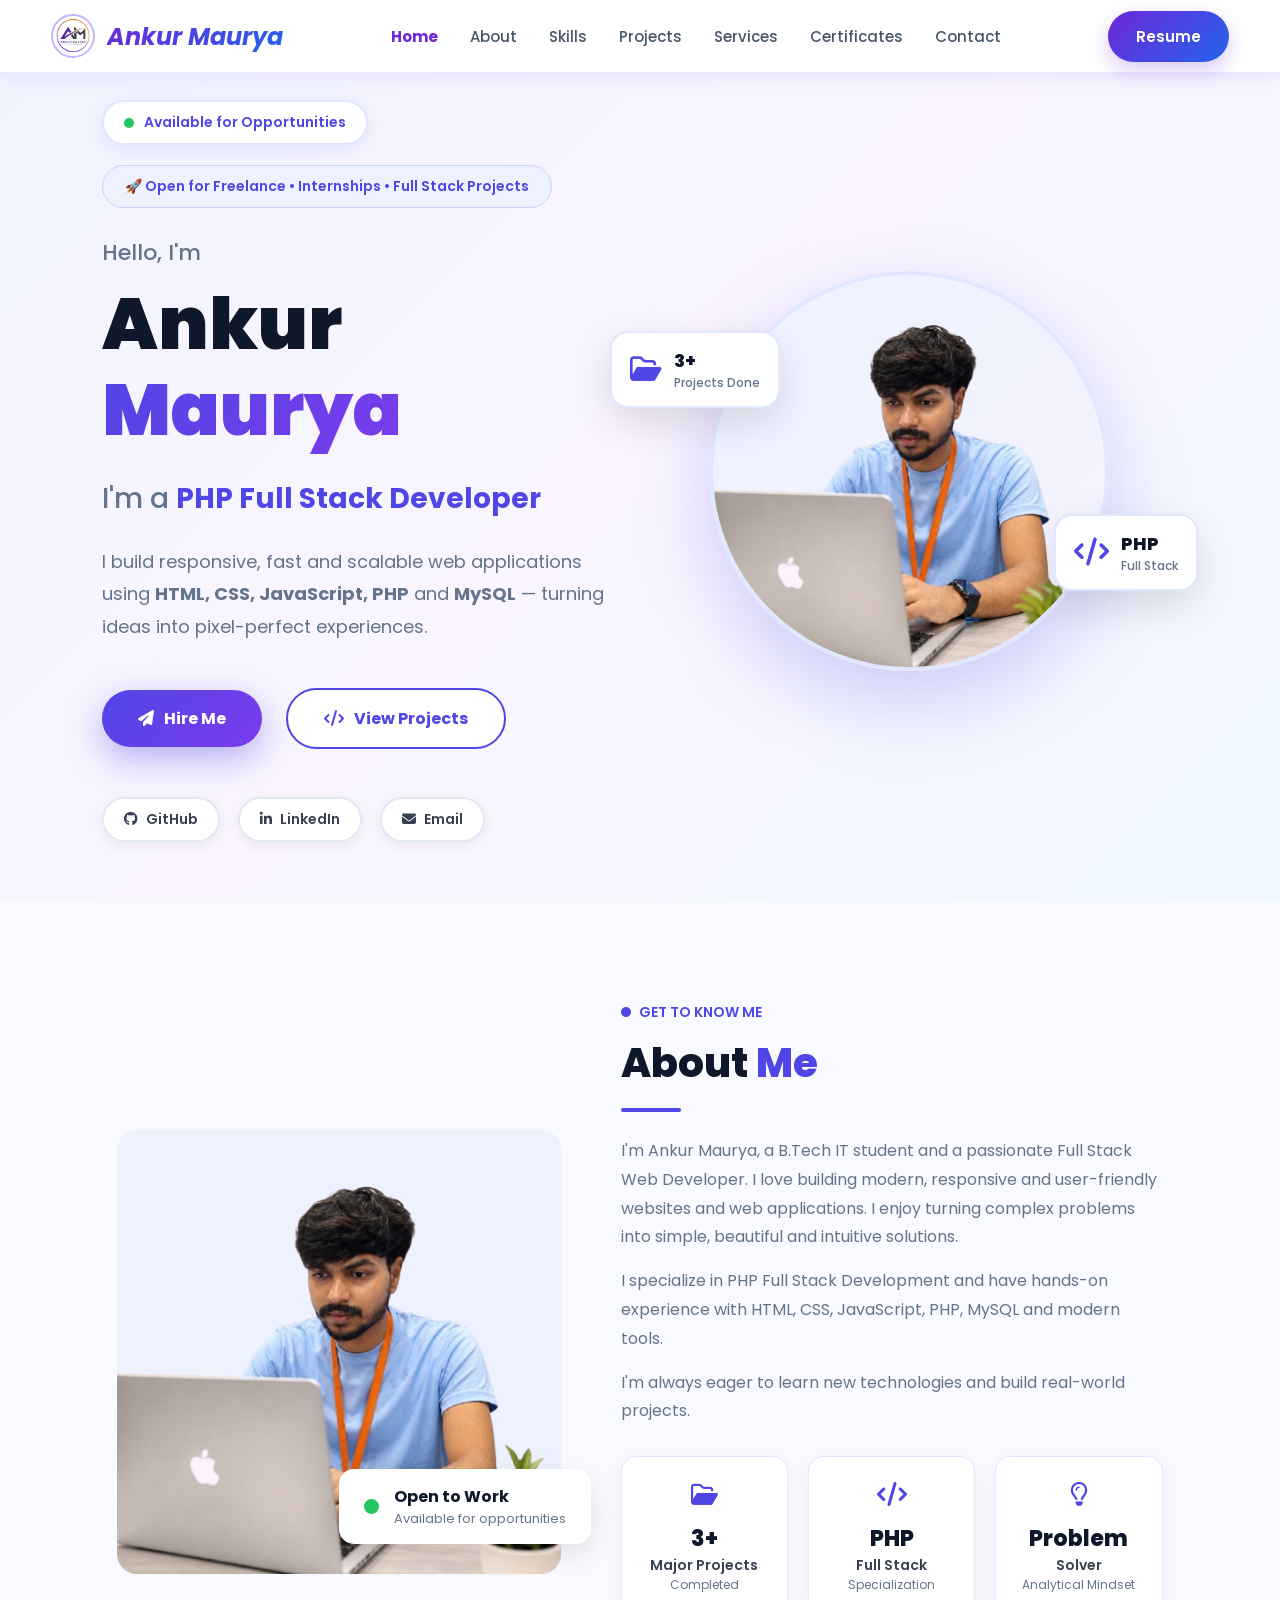
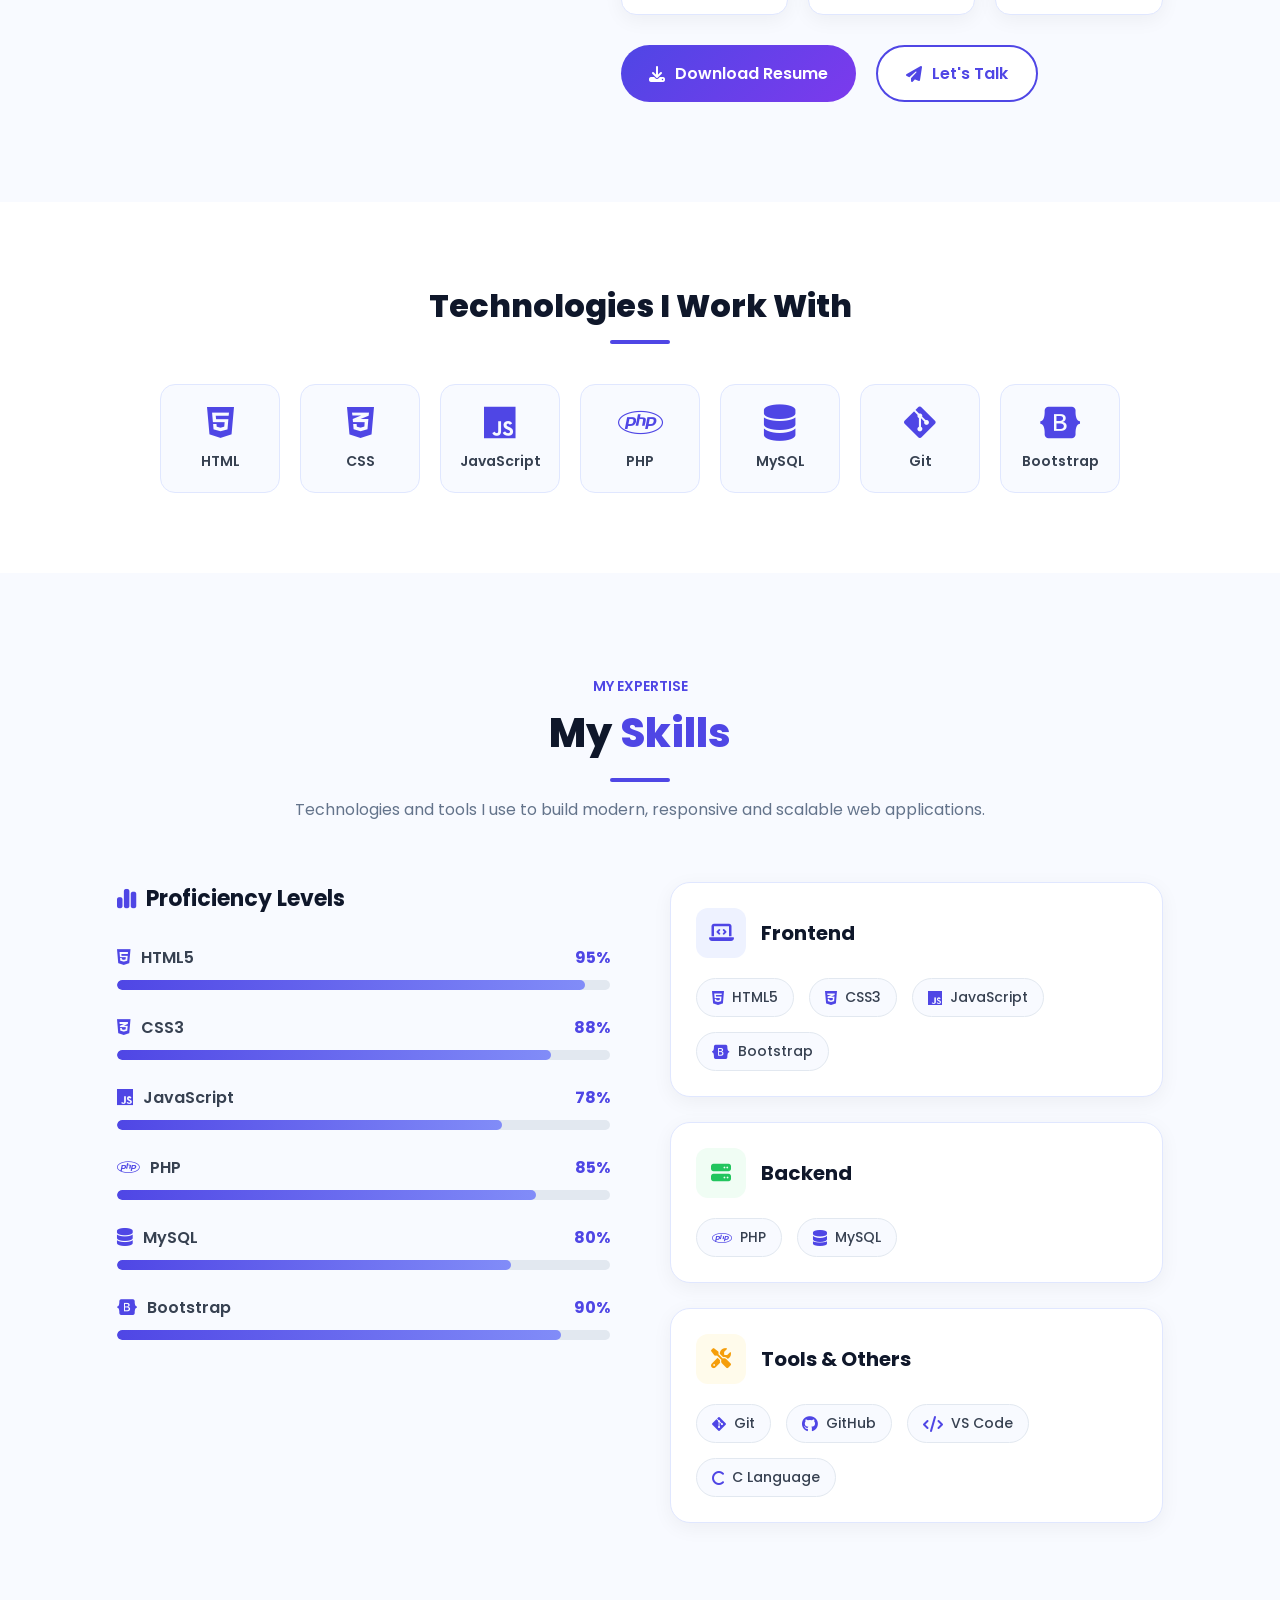
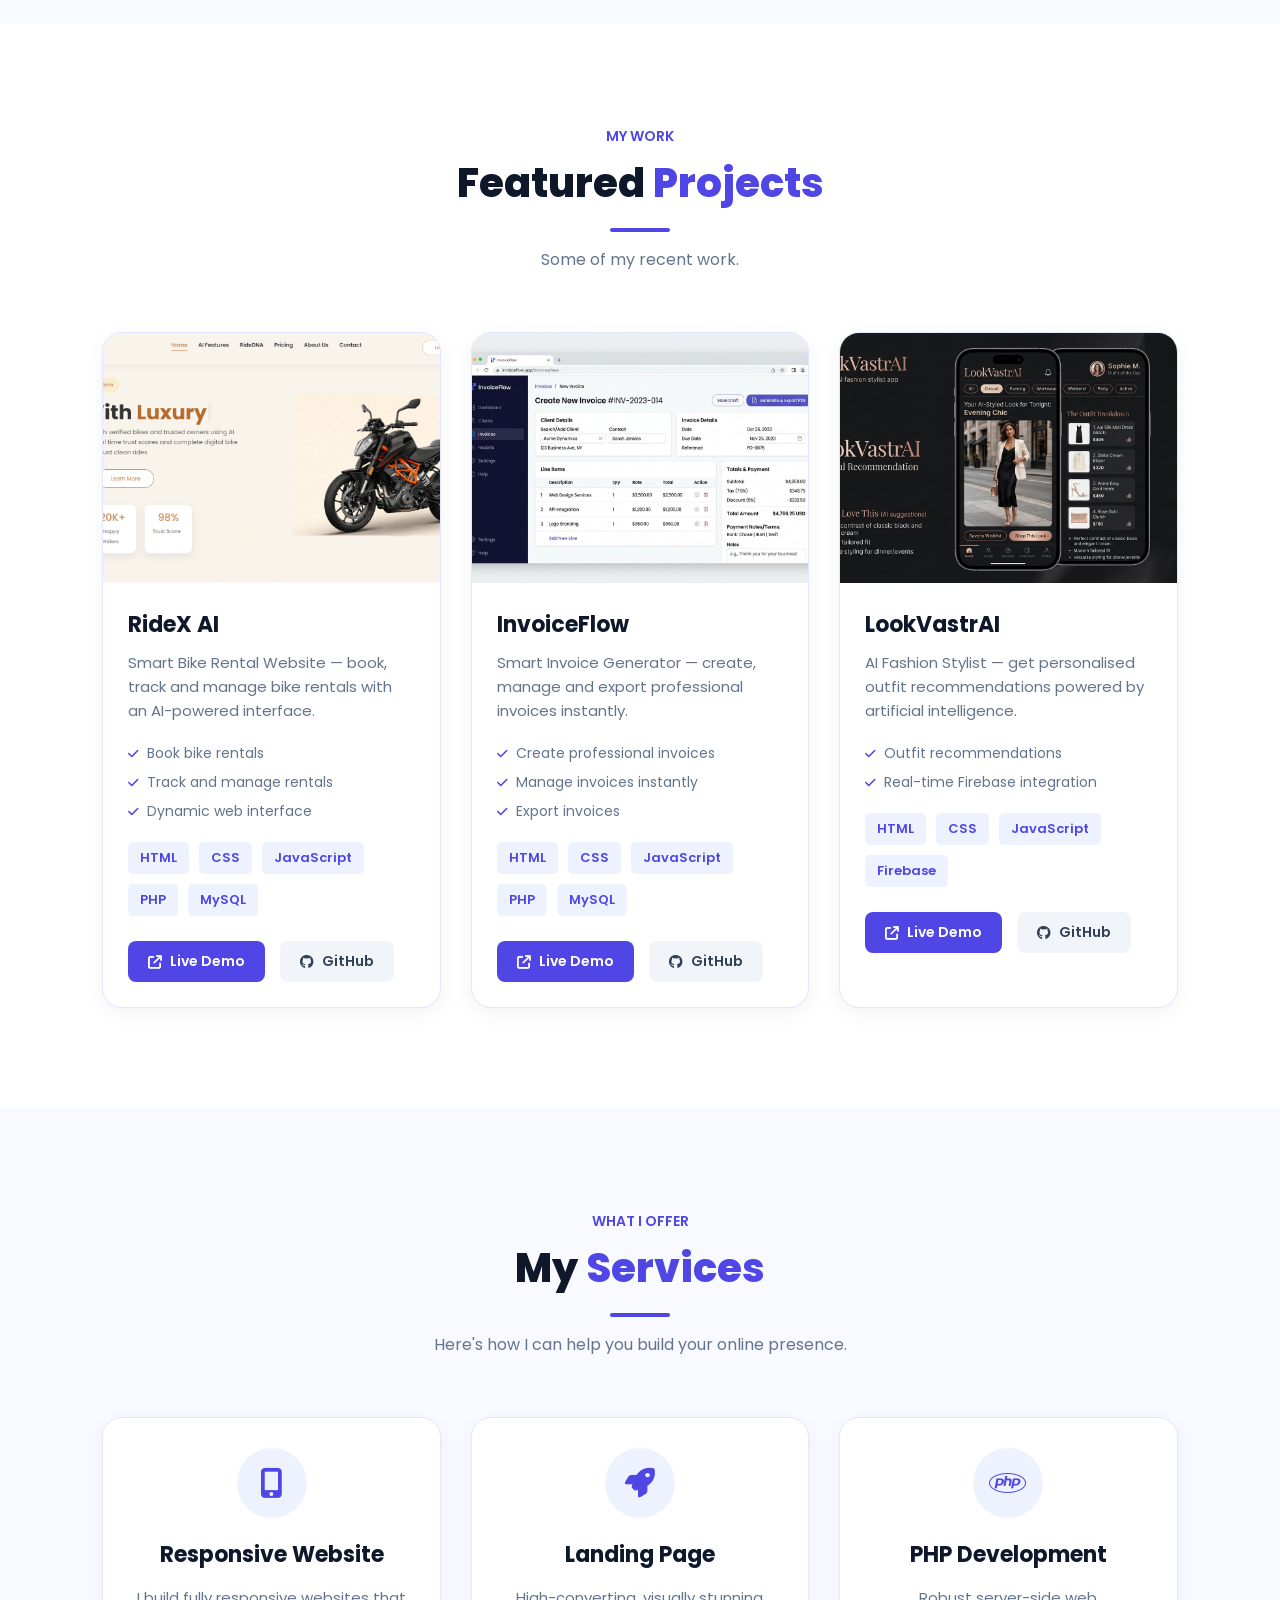
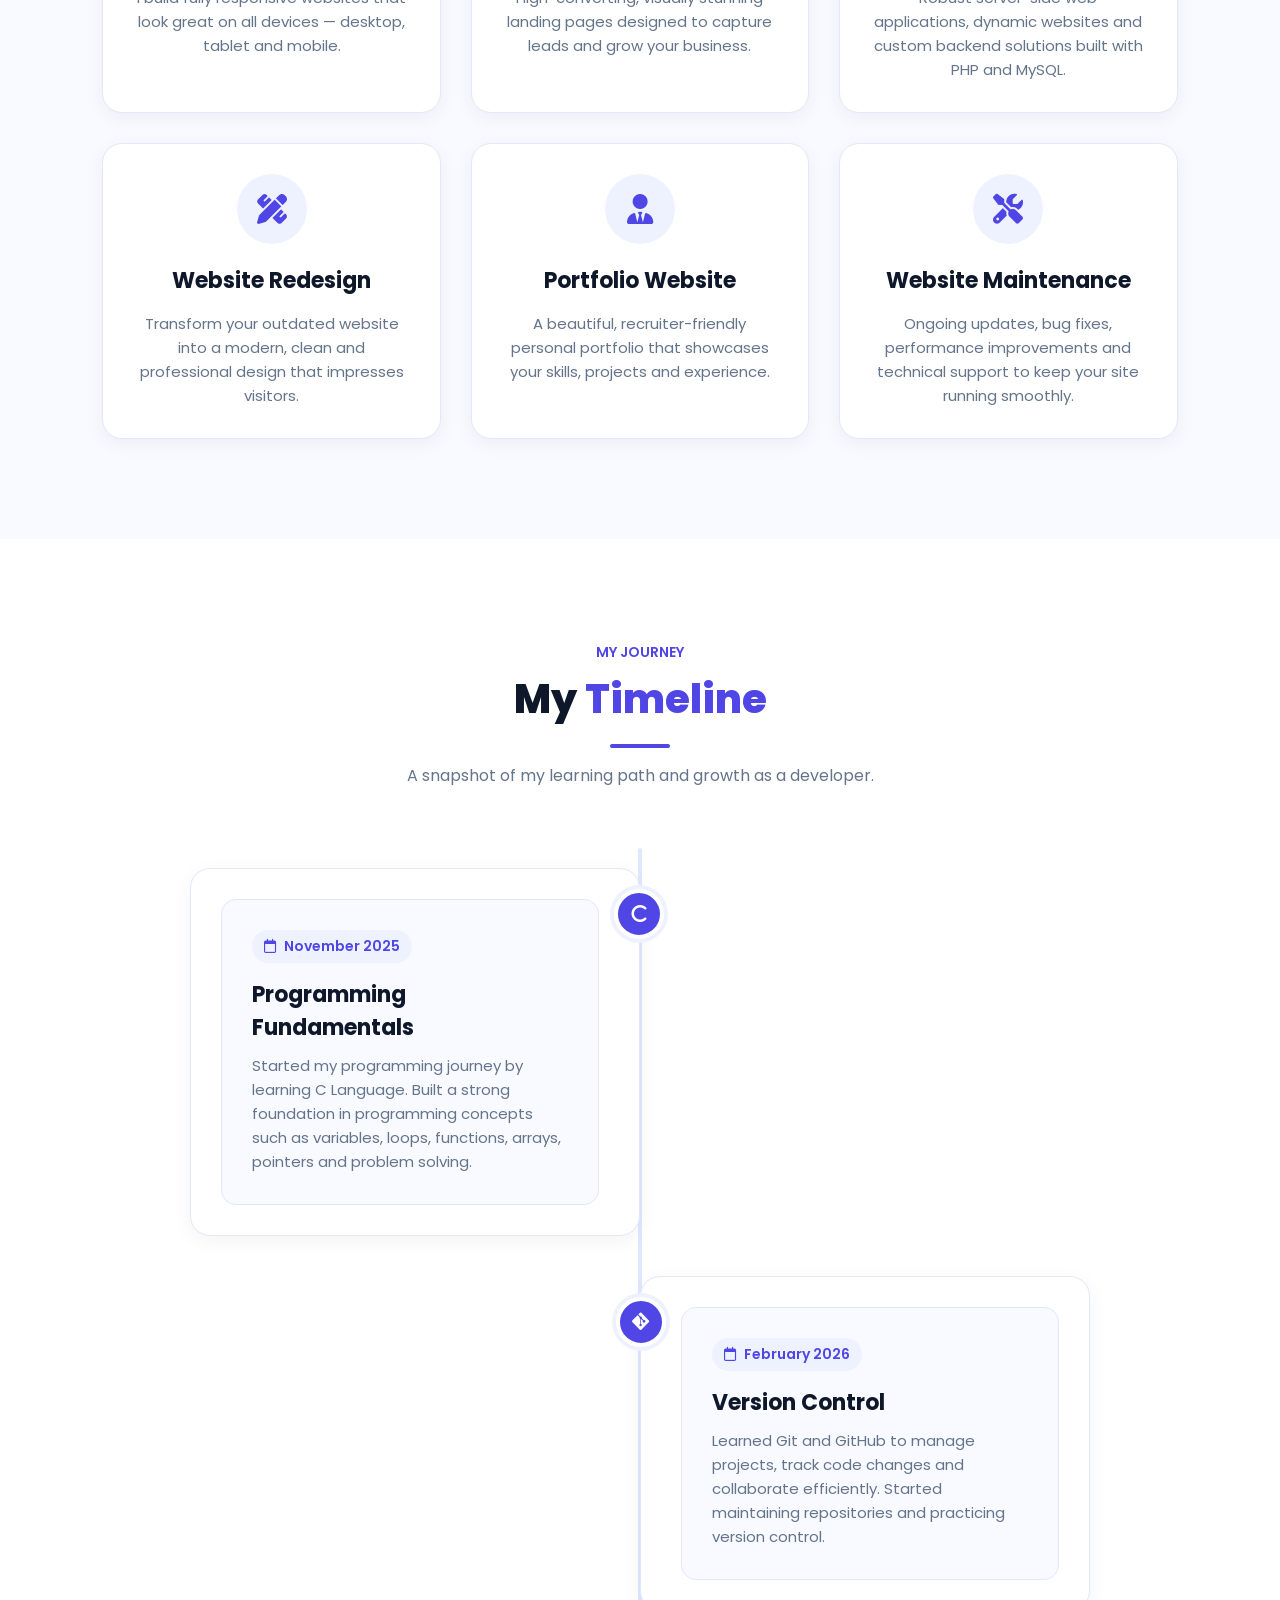
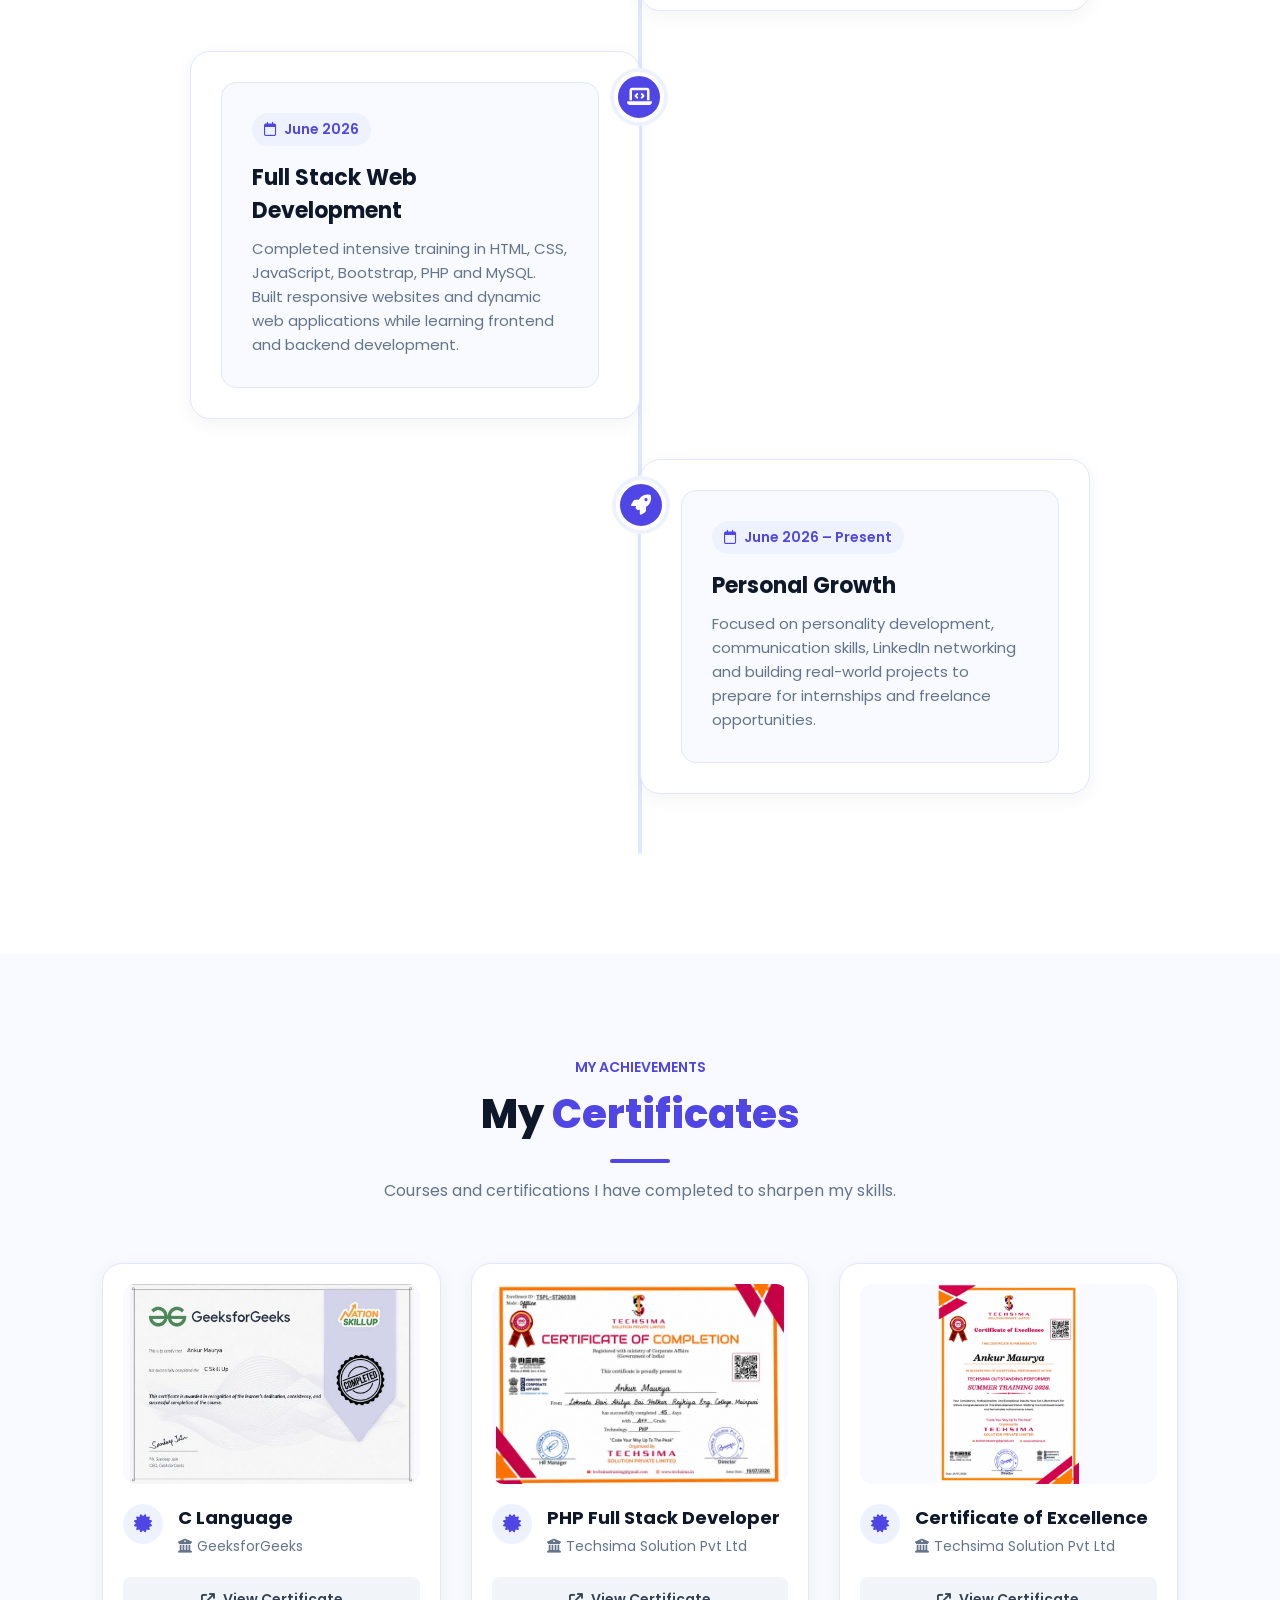
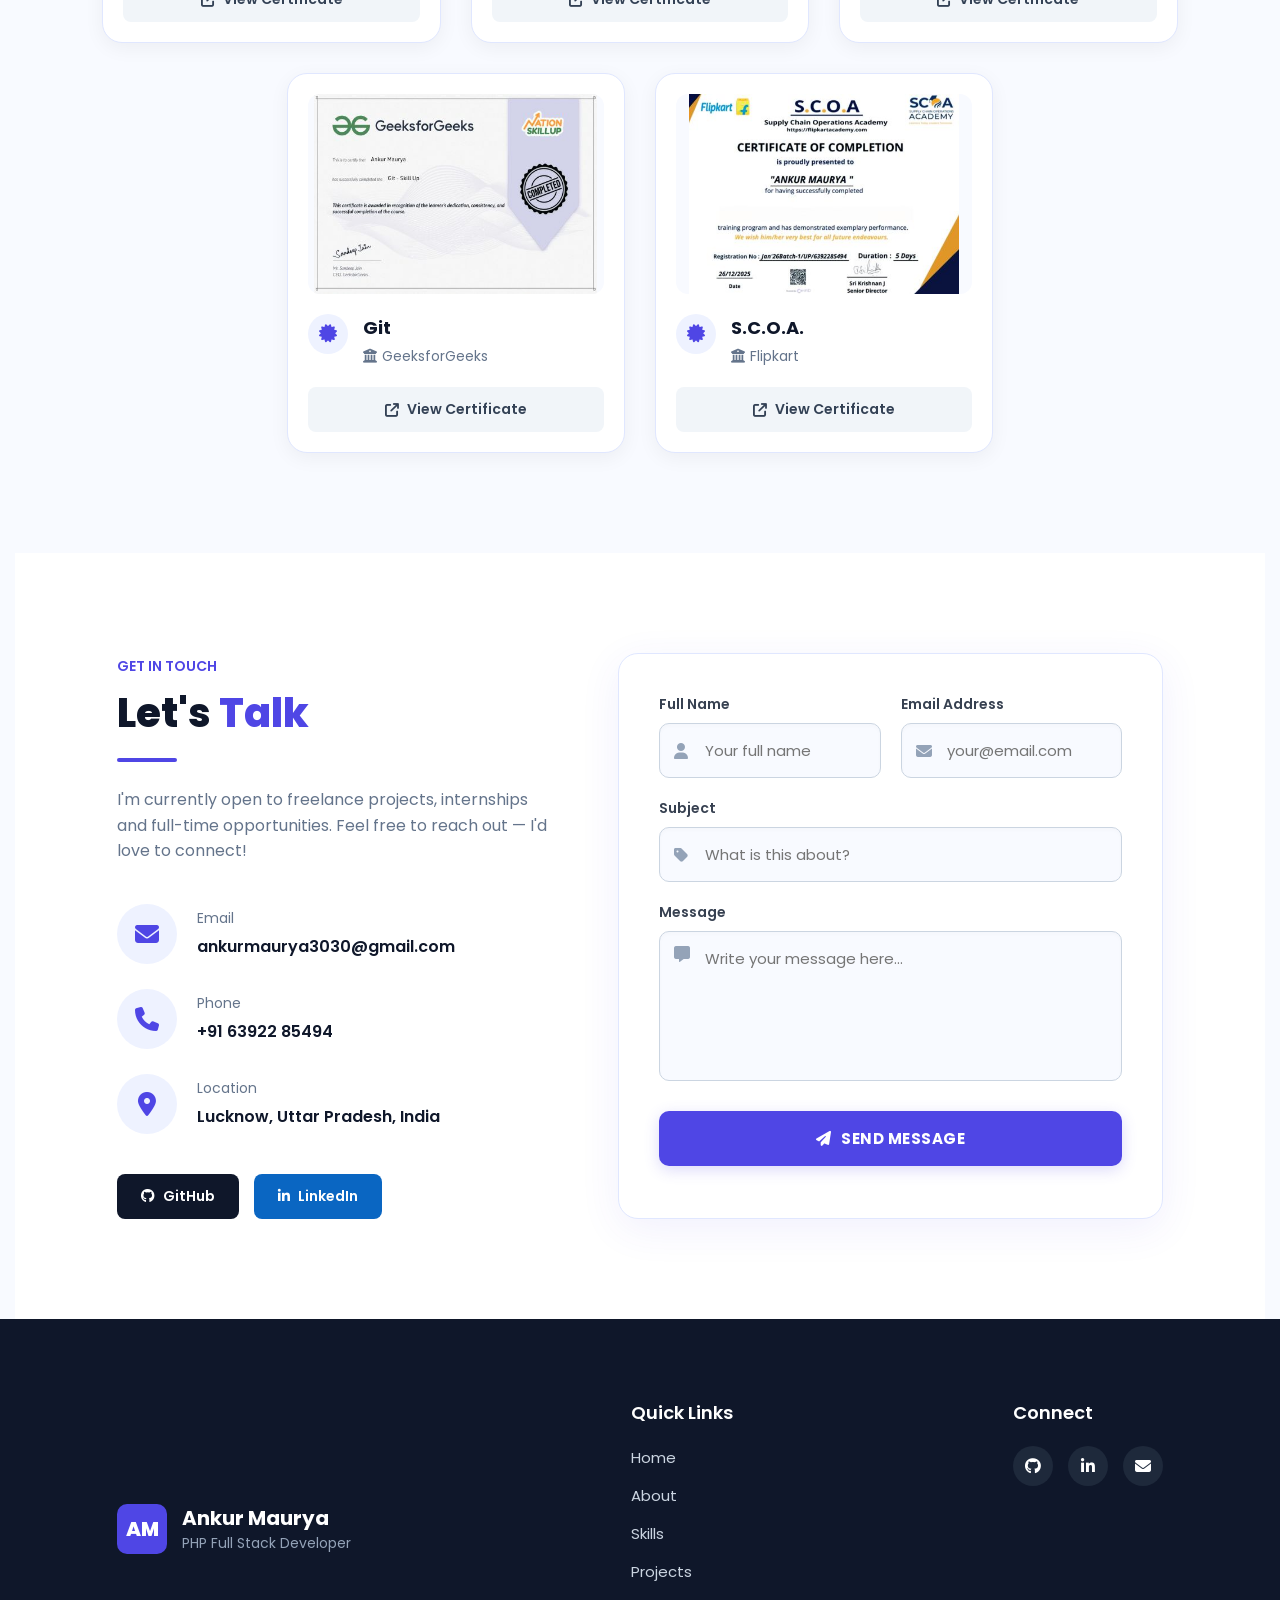
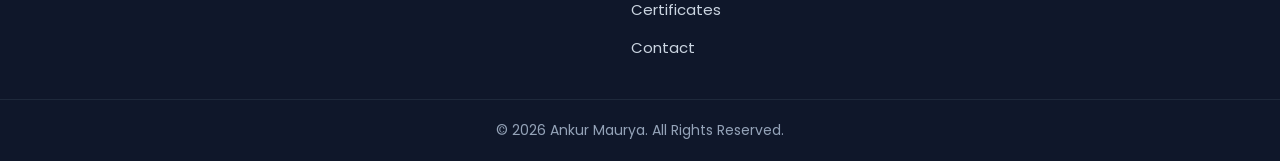
==== commit 0dc1a8d5: "Final portfolio improvements" ====
--- a/index.html
+++ b/index.html
@@ -3,7 +3,19 @@
 <head>
     <meta charset="UTF-8">
     <meta name="viewport" content="width=device-width, initial-scale=1.0">
-    <title>Portfolio</title>
+    <title>Ankur Maurya - PHP Full Stack Developer Portfolio</title>
+    <meta name="description" content="Portfolio of Ankur Maurya, a PHP Full Stack Developer specializing in responsive web applications with HTML, CSS, JavaScript, PHP, and MySQL.">
+    <meta name="theme-color" content="#4f46e5">
+    <link rel="icon" type="image/x-icon" href="assests/images/favicon.ico">
+    <link rel="canonical" href="https://ankur-maurya25.github.io/ankur-portfolio/">
+    
+    <!-- Open Graph tags -->
+    <meta property="og:title" content="Ankur Maurya - Full Stack Developer">
+    <meta property="og:description" content="Portfolio of Ankur Maurya, a PHP Full Stack Developer specializing in responsive web applications.">
+    <meta property="og:image" content="https://ankur-maurya25.github.io/ankur-portfolio/assests/images/ankurm.png">
+    <meta property="og:url" content="https://ankur-maurya25.github.io/ankur-portfolio/">
+    <meta property="og:type" content="website">
+
     <link href="assests/css/style.css" rel="stylesheet">
     <link rel="stylesheet" href="https://cdnjs.cloudflare.com/ajax/libs/font-awesome/6.7.2/css/all.min.css">
     <link href="https://fonts.googleapis.com/css2?family=Poppins:wght@300;400;500;600;700;800&display=swap" rel="stylesheet">
@@ -14,7 +26,7 @@
             <div class="nav-logo">
                 <img src="assests/images/logo.png" alt="logo" class="nav-img">
                 <div class="nav-text">
-                    <h2><i><b>Ankur Maurya</b></i></h2>
+                    <h2><i><b>Ankur Maurya </b></i></h2>
                 </div>
             </div>
             <ul class="nav-links">
@@ -28,16 +40,16 @@
             </ul>
             <div class="nav-actions">
                 <a href="resume.html" class="nav-btn">Resume</a>
-                <div class="nav-menu-btn" id="menuBtn">
+                <div class="nav-menu-btn" id="menuBtn" aria-label="Open Menu" role="button" tabindex="0">
                     <i class="fa-solid fa-bars"></i>
                 </div>
             </div>
         </nav>
         
         <div class="side-menu" id="sideMenu">
-            <span class="side-menu-close" id="closeBtn">&times;</span>
+            <span class="side-menu-close" id="closeBtn" aria-label="Close Menu" role="button" tabindex="0">&times;</span>
             <div class="side-menu-user">
-                <img src="images/user.png" alt="User" class="side-menu-img">
+                <img src="assests/images/user.png" alt="User Avatar" class="side-menu-img">
             </div>
             <ul class="side-menu-links">
                 <li><a href="#home" class="side-link">Home</a></li>
@@ -72,15 +84,15 @@
                 <a href="#projects" class="hero-btn-secondary"><i class="fa-solid fa-code"></i> View Projects</a>
             </div>
             <div class="hero-social" data-animate="fade-left" data-delay="700">
-                <a href="#" class="hero-social-link" target="_blank" title="GitHub">
+                <a href="https://github.com/ankur-maurya25" class="hero-social-link" target="_blank" rel="noopener noreferrer" title="GitHub" aria-label="GitHub Profile">
                     <i class="fa-brands fa-github"></i>
                     <span class="hero-social-text">GitHub</span>
                 </a>
-                <a href="#" class="hero-social-link hero-linkedin" target="_blank" title="LinkedIn">
+                <a href="https://linkedin.com/in/ankur-maurya25" class="hero-social-link hero-linkedin" target="_blank" rel="noopener noreferrer" title="LinkedIn" aria-label="LinkedIn Profile">
                     <i class="fa-brands fa-linkedin-in"></i>
                     <span class="hero-social-text">LinkedIn</span>
                 </a>
-                <a href="mailto:ankurmaurya3030@gmail.com" class="hero-social-link hero-mail" title="Email">
+                <a href="mailto:ankurmaurya3030@gmail.com" class="hero-social-link hero-mail" title="Email" aria-label="Send Email">
                     <i class="fa-solid fa-envelope"></i>
                     <span class="hero-social-text">Email</span>
                 </a>
@@ -317,6 +329,11 @@
                 <div class="project-content">
                     <h3 class="project-name">RideX AI</h3>
                     <p class="project-text">Smart Bike Rental Website — book, track and manage bike rentals with an AI-powered interface.</p>
+                    <ul class="project-features">
+                        <li><i class="fa-solid fa-check"></i> Book bike rentals</li>
+                        <li><i class="fa-solid fa-check"></i> Track and manage rentals</li>
+                        <li><i class="fa-solid fa-check"></i> Dynamic web interface</li>
+                    </ul>
                     <div class="project-tags">
                         <span class="project-tag">HTML</span>
                         <span class="project-tag">CSS</span>
@@ -337,6 +354,11 @@
                 <div class="project-content">
                     <h3 class="project-name">InvoiceFlow</h3>
                     <p class="project-text">Smart Invoice Generator — create, manage and export professional invoices instantly.</p>
+                    <ul class="project-features">
+                        <li><i class="fa-solid fa-check"></i> Create professional invoices</li>
+                        <li><i class="fa-solid fa-check"></i> Manage invoices instantly</li>
+                        <li><i class="fa-solid fa-check"></i> Export invoices</li>
+                    </ul>
                     <div class="project-tags">
                         <span class="project-tag">HTML</span>
                         <span class="project-tag">CSS</span>
@@ -357,6 +379,10 @@
                 <div class="project-content">
                     <h3 class="project-name">LookVastrAI</h3>
                     <p class="project-text">AI Fashion Stylist — get personalised outfit recommendations powered by artificial intelligence.</p>
+                    <ul class="project-features">
+                        <li><i class="fa-solid fa-check"></i> Outfit recommendations</li>
+                        <li><i class="fa-solid fa-check"></i> Real-time Firebase integration</li>
+                    </ul>
                     <div class="project-tags">
                         <span class="project-tag">HTML</span>
                         <span class="project-tag">CSS</span>
@@ -562,10 +588,10 @@
                 </div>
             </div>
             <div class="contact-social">
-                <a href="#" class="contact-social-btn" target="_blank">
+                <a href="https://github.com/ankur-maurya25" class="contact-social-btn" target="_blank" rel="noopener noreferrer" aria-label="GitHub Profile">
                     <i class="fa-brands fa-github"></i> <span>GitHub</span>
                 </a>
-                <a href="#" class="contact-social-btn contact-linkedin" target="_blank">
+                <a href="https://linkedin.com/in/ankur-maurya25" class="contact-social-btn contact-linkedin" target="_blank" rel="noopener noreferrer" aria-label="LinkedIn Profile">
                     <i class="fa-brands fa-linkedin-in"></i> <span>LinkedIn</span>
                 </a>
             </div>
@@ -639,9 +665,9 @@
             <div class="footer-connect">
                 <p class="footer-title">Connect</p>
                 <div class="footer-social-list">
-                    <a href="#" class="footer-social-icon" target="_blank"><i class="fa-brands fa-github"></i></a>
-                    <a href="#" class="footer-social-icon footer-icon-linkedin" target="_blank"><i class="fa-brands fa-linkedin-in"></i></a>
-                    <a href="mailto:ankurmaurya3030@gmail.com" class="footer-social-icon footer-icon-mail"><i class="fa-solid fa-envelope"></i></a>
+                    <a href="https://github.com/ankur-maurya25" class="footer-social-icon" target="_blank" rel="noopener noreferrer" aria-label="GitHub Profile"><i class="fa-brands fa-github"></i></a>
+                    <a href="https://linkedin.com/in/ankur-maurya25" class="footer-social-icon footer-icon-linkedin" target="_blank" rel="noopener noreferrer" aria-label="LinkedIn Profile"><i class="fa-brands fa-linkedin-in"></i></a>
+                    <a href="mailto:ankurmaurya3030@gmail.com" class="footer-social-icon footer-icon-mail" aria-label="Send Email"><i class="fa-solid fa-envelope"></i></a>
                 </div>
             </div>
         </div>
@@ -650,7 +676,7 @@
         </div>
     </footer>
 
-    <button class="back-top" id="backTop">
+    <button class="back-top" id="backTop" aria-label="Back to Top">
         <i class="fa-solid fa-arrow-up"></i>
     </button>
 
--- a/assests/css/style.css
+++ b/assests/css/style.css
@@ -159,7 +159,7 @@
 }
 
 .nav-link.active::after {
-    width: 100%;
+    width: 0;
 }
 
 .nav-actions {
@@ -307,18 +307,18 @@
 }
 
 .hero-subtitle {
-    font-size: 20px;
+    font-size: 22px;
     color: #64748b;
     font-weight: 500;
-    margin-bottom: 8px;
+    margin-bottom: 12px;
 }
 
 .hero-title {
     font-size: 72px;
     font-weight: 900;
     color: #0f172a;
-    line-height: 1.1;
-    margin-bottom: 18px;
+    line-height: 1.2;
+    margin-bottom: 24px;
 }
 
 .hero-highlight {
@@ -328,10 +328,10 @@
 }
 
 .hero-role {
-    font-size: 26px;
+    font-size: 28px;
     font-weight: 700;
     color: #1e293b;
-    margin-bottom: 22px;
+    margin-bottom: 26px;
 }
 
 .hero-role-prefix {
@@ -344,18 +344,18 @@
 }
 
 .hero-text {
-    font-size: 17px;
-    line-height: 30px;
+    font-size: 18px;
+    line-height: 1.8;
     color: #64748b;
     max-width: 520px;
-    margin-bottom: 38px;
+    margin-bottom: 45px;
 }
 
 .hero-buttons {
     display: flex;
     align-items: center;
-    gap: 18px;
-    margin-bottom: 42px;
+    gap: 24px;
+    margin-bottom: 48px;
 }
 
 .hero-btn-primary {
@@ -399,7 +399,7 @@
 .hero-social {
     display: flex;
     align-items: center;
-    gap: 14px;
+    gap: 18px;
 }
 
 .hero-social-link {
@@ -606,6 +606,26 @@
     margin-bottom: 30px;
 }
 
+.experience-card {
+    position: relative;
+    width: 50%;
+    background: #ffffff;
+    padding: 30px;
+    border-radius: 20px;
+    box-shadow: 0 5px 20px rgba(0, 0, 0, 0.05);
+    border: 1px solid #e0e7ff;
+    display: flex;
+    align-items: flex-start;
+    gap: 20px;
+    transition: transform 0.3s ease, box-shadow 0.3s ease;
+}
+
+.experience-card:hover {
+    transform: translateY(-5px);
+    box-shadow: 0 10px 25px rgba(79, 70, 229, 0.1);
+    border-color: #c7d2fe;
+}
+
 .about-card {
     background: #ffffff;
     padding: 20px;
@@ -614,12 +634,12 @@
     border: 1px solid #e0e7ff;
     flex: 1;
     text-align: center;
-    transition: 0.4s ease;
+    transition: transform 0.3s ease, box-shadow 0.3s ease;
 }
 
 .about-card:hover {
-    transform: translateY(-8px);
-    box-shadow: 0 15px 30px rgba(79, 70, 229, 0.15);
+    transform: translateY(-5px);
+    box-shadow: 0 10px 25px rgba(79, 70, 229, 0.1);
     border-color: #c7d2fe;
 }
 
@@ -726,12 +746,12 @@
     gap: 10px;
     border: 1px solid #e0e7ff;
     width: 120px;
-    transition: 0.4s ease;
+    transition: transform 0.3s ease, box-shadow 0.3s ease;
 }
 
 .technology-card:hover {
-    transform: translateY(-8px);
-    box-shadow: 0 15px 30px rgba(79, 70, 229, 0.15);
+    transform: translateY(-5px);
+    box-shadow: 0 10px 25px rgba(79, 70, 229, 0.1);
     border-color: #c7d2fe;
 }
 
@@ -867,15 +887,15 @@
 .skill-card {
     background: #ffffff;
     padding: 25px;
-    border-radius: 15px;
+    border-radius: 20px;
     box-shadow: 0 5px 20px rgba(0, 0, 0, 0.05);
     border: 1px solid #e0e7ff;
-    transition: 0.4s ease;
+    transition: transform 0.3s ease, box-shadow 0.3s ease;
 }
 
 .skill-card:hover {
-    transform: translateY(-8px);
-    box-shadow: 0 15px 30px rgba(79, 70, 229, 0.15);
+    transform: translateY(-5px);
+    box-shadow: 0 10px 25px rgba(79, 70, 229, 0.1);
     border-color: #c7d2fe;
 }
 
@@ -1007,14 +1027,16 @@
     background: #ffffff;
     border-radius: 20px;
     overflow: hidden;
-    box-shadow: 0 10px 30px rgba(0, 0, 0, 0.08);
+    box-shadow: 0 5px 20px rgba(0, 0, 0, 0.05);
     border: 1px solid #e0e7ff;
-    transition: 0.4s ease;
+    transition: transform 0.3s ease, box-shadow 0.3s ease;
+    display: flex;
+    flex-direction: column;
 }
 
 .project-card:hover {
-    transform: translateY(-10px);
-    box-shadow: 0 20px 40px rgba(0, 0, 0, 0.12);
+    transform: translateY(-5px);
+    box-shadow: 0 10px 25px rgba(79, 70, 229, 0.1);
 }
 
 .project-img-container {
@@ -1048,6 +1070,26 @@
     color: #64748b;
     margin-bottom: 20px;
     line-height: 1.6;
+}
+
+.project-features {
+    display: flex;
+    flex-direction: column;
+    gap: 8px;
+    margin-bottom: 20px;
+}
+
+.project-features li {
+    display: flex;
+    align-items: center;
+    gap: 8px;
+    font-size: 14px;
+    color: #64748b;
+}
+
+.project-features li i {
+    color: #4f46e5;
+    font-size: 12px;
 }
 
 .project-tags {
@@ -1160,17 +1202,17 @@
 .service-card {
     width: calc(33.333% - 20px);
     background: #ffffff;
-    padding: 40px 30px;
+    padding: 30px;
     border-radius: 20px;
-    box-shadow: 0 10px 30px rgba(0, 0, 0, 0.05);
+    box-shadow: 0 5px 20px rgba(0, 0, 0, 0.05);
     border: 1px solid #e0e7ff;
+    transition: transform 0.3s ease, box-shadow 0.3s ease;
     text-align: center;
-    transition: 0.4s ease;
 }
 
 .service-card:hover {
-    transform: translateY(-10px);
-    box-shadow: 0 15px 35px rgba(79, 70, 229, 0.15);
+    transform: translateY(-5px);
+    box-shadow: 0 10px 25px rgba(79, 70, 229, 0.1);
     border-color: #c7d2fe;
 }
 
@@ -1412,17 +1454,17 @@
     background: #ffffff;
     border-radius: 20px;
     overflow: hidden;
-    box-shadow: 0 10px 30px rgba(0, 0, 0, 0.05);
+    box-shadow: 0 5px 20px rgba(0, 0, 0, 0.05);
     border: 1px solid #e0e7ff;
     padding: 20px;
     display: flex;
     flex-direction: column;
-    transition: 0.4s ease;
+    transition: transform 0.3s ease, box-shadow 0.3s ease;
 }
 
 .certificate-card:hover {
-    transform: translateY(-8px);
-    box-shadow: 0 15px 35px rgba(0, 0, 0, 0.1);
+    transform: translateY(-5px);
+    box-shadow: 0 10px 25px rgba(79, 70, 229, 0.1);
 }
 
 .certificate-img-container {
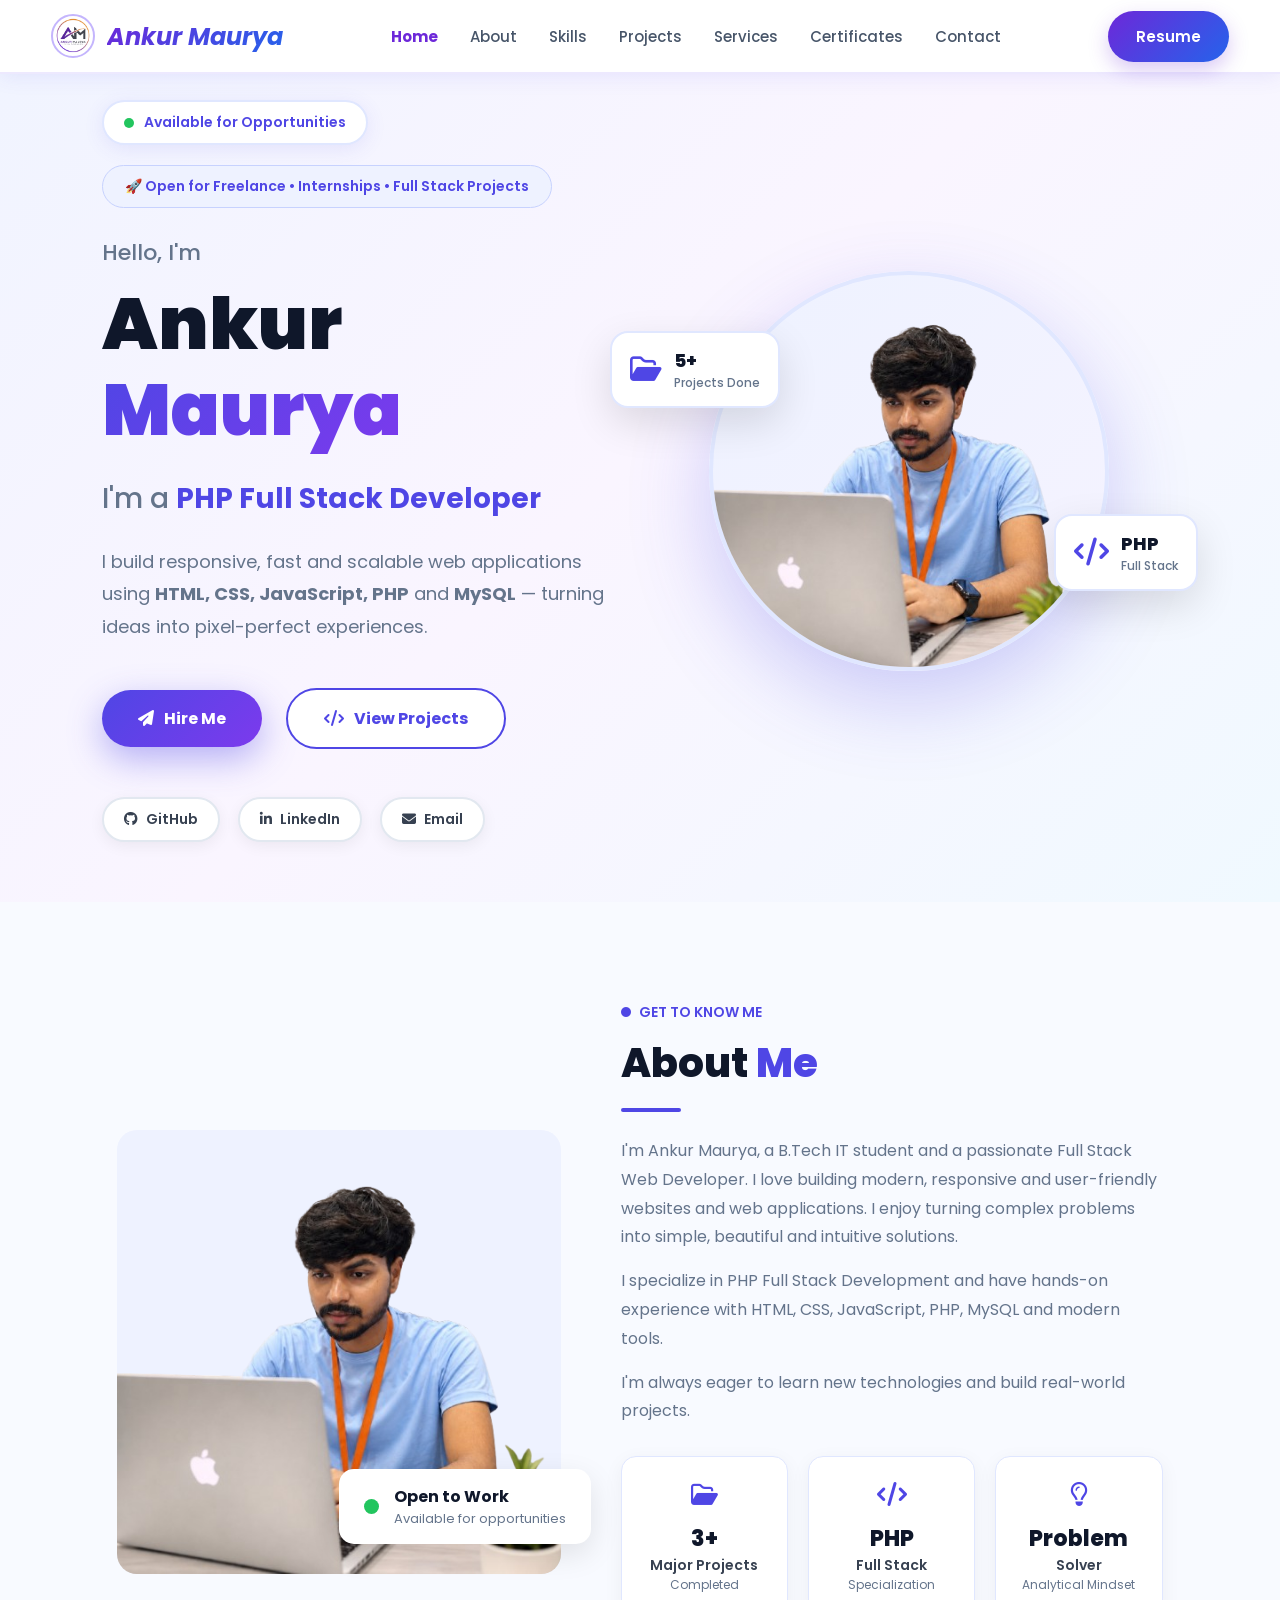
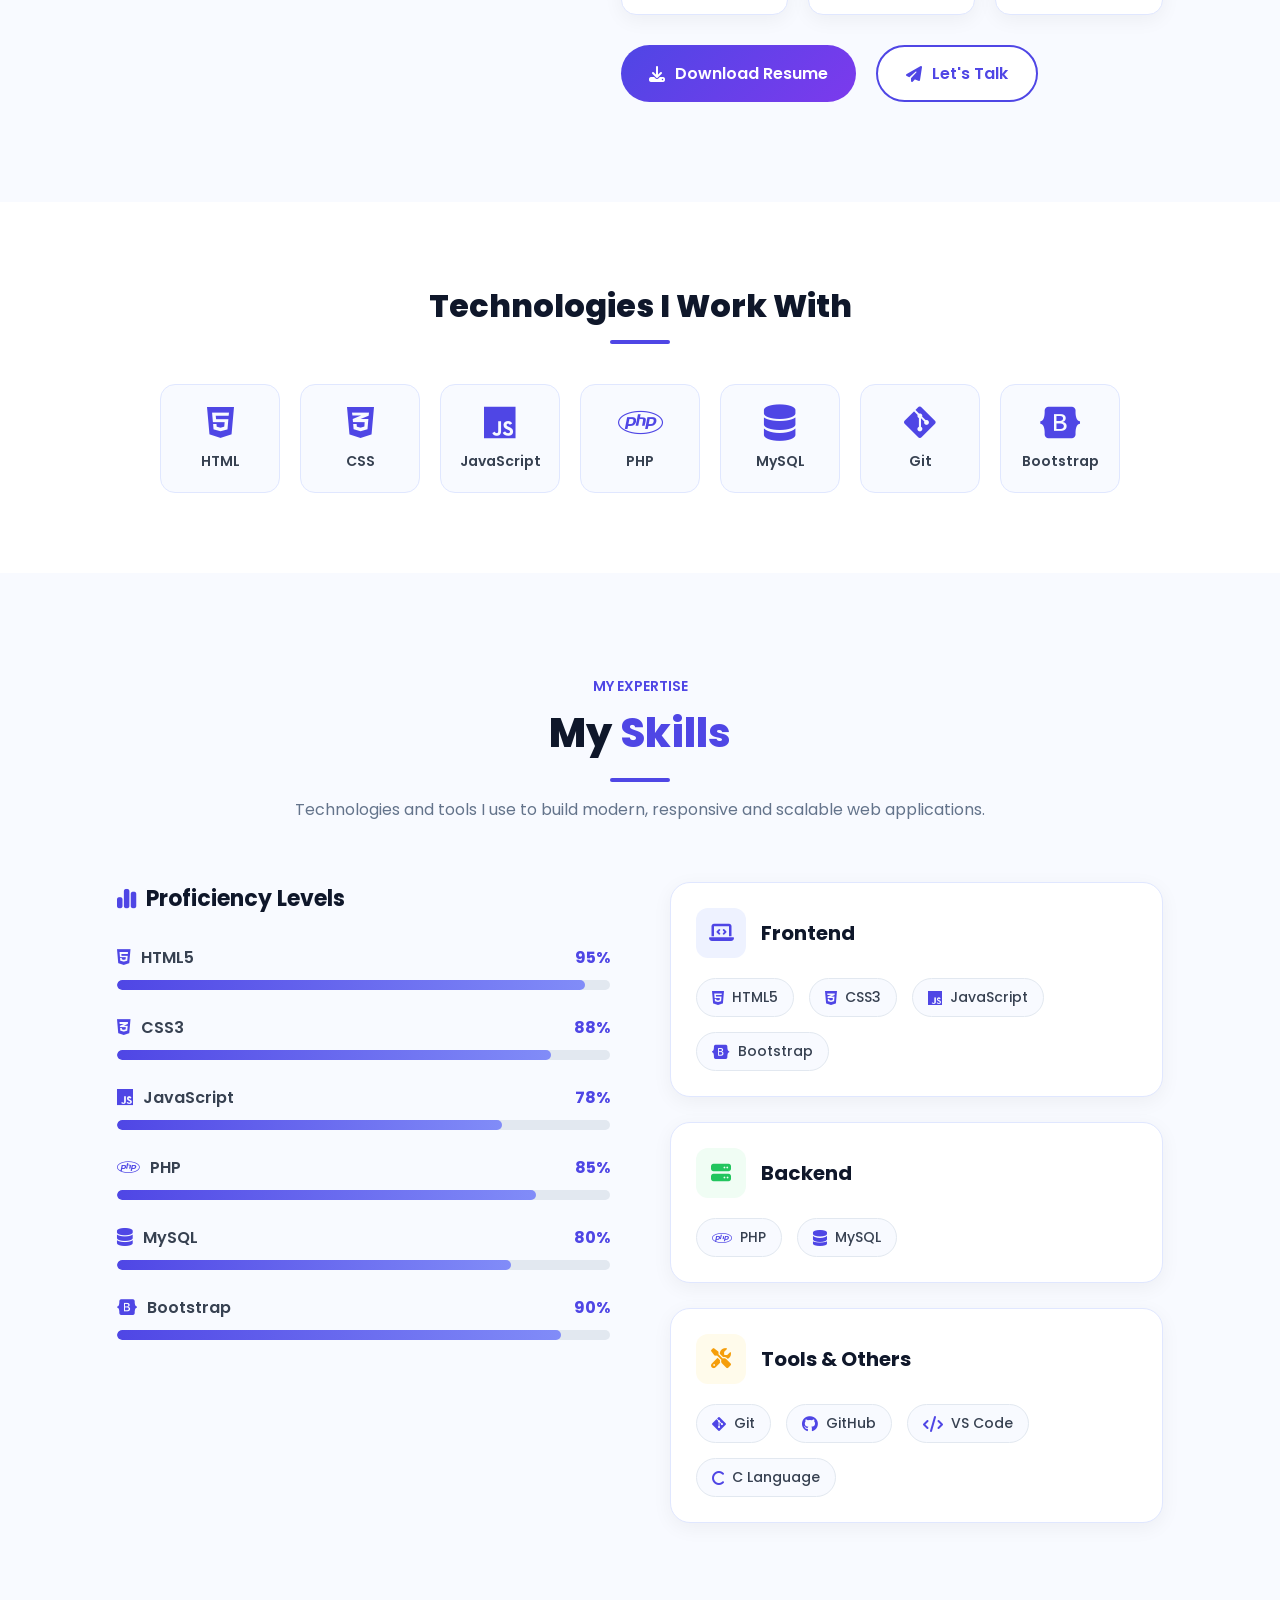
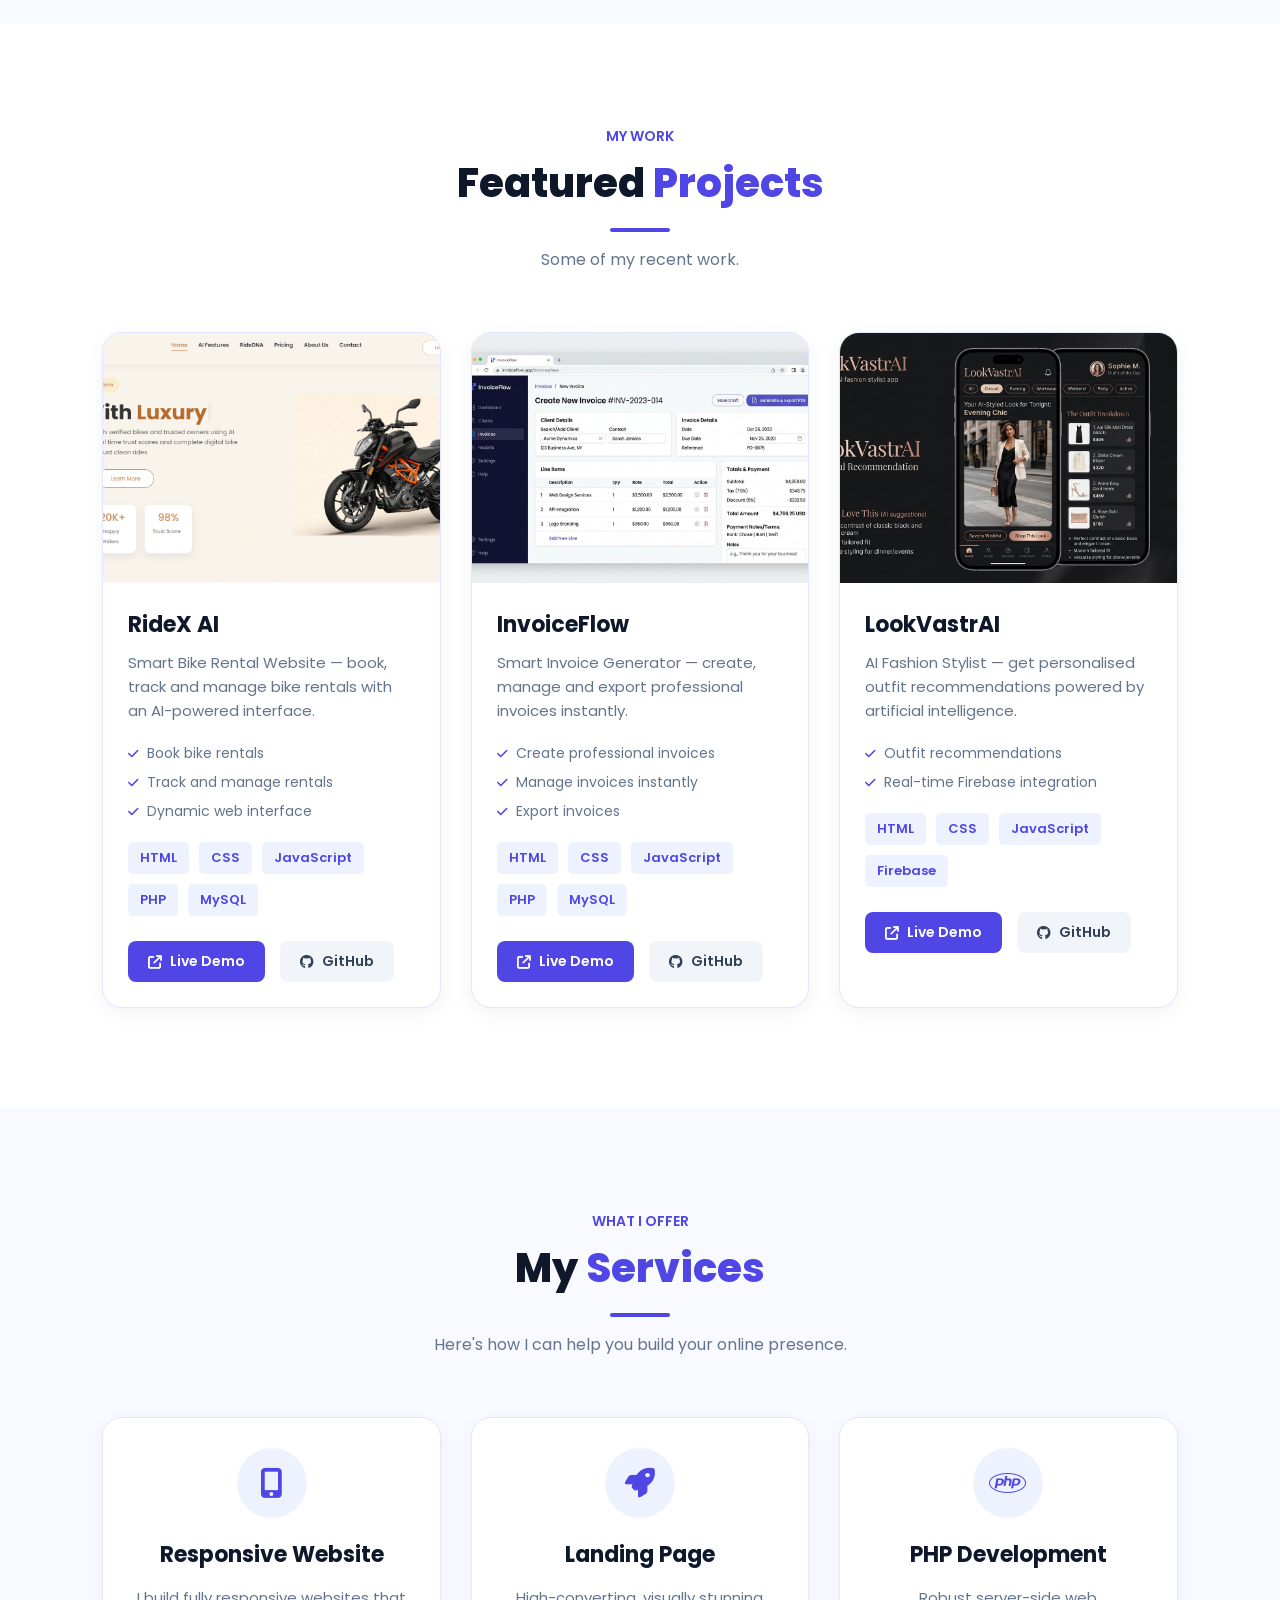
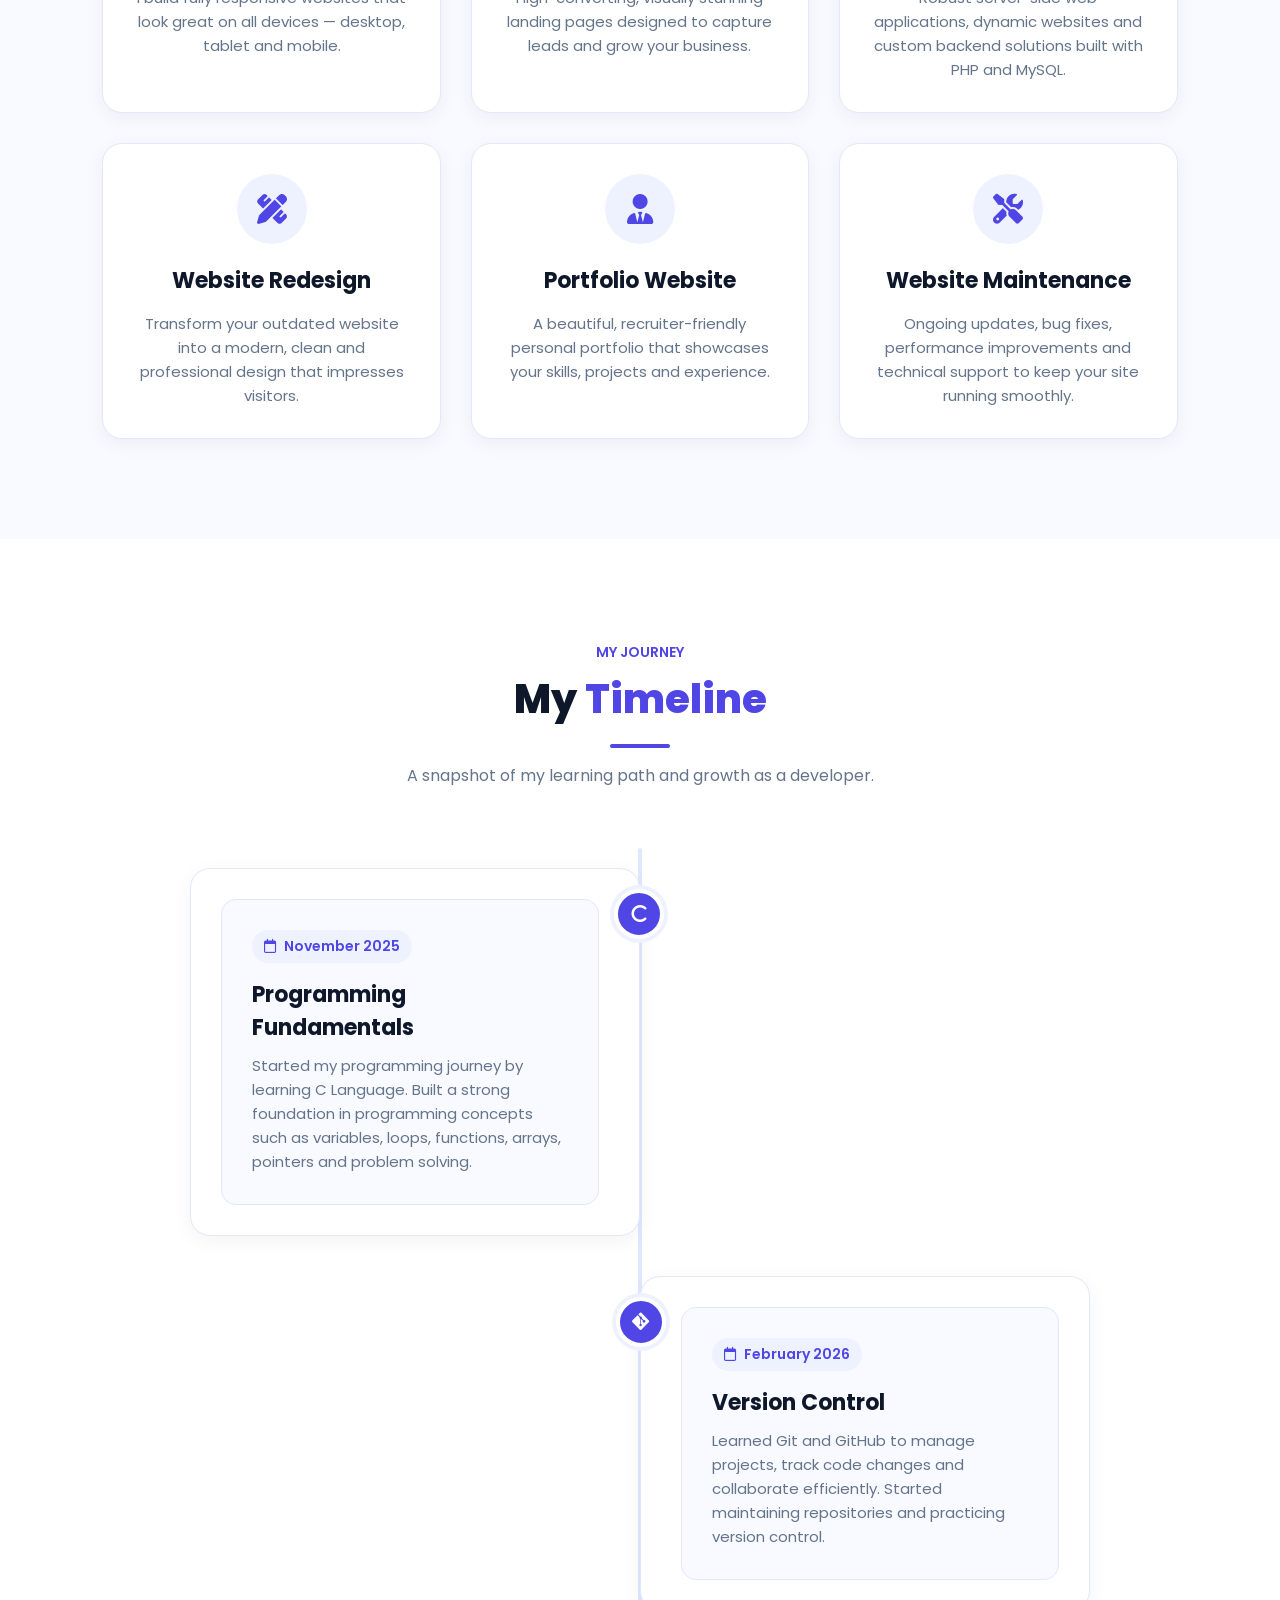
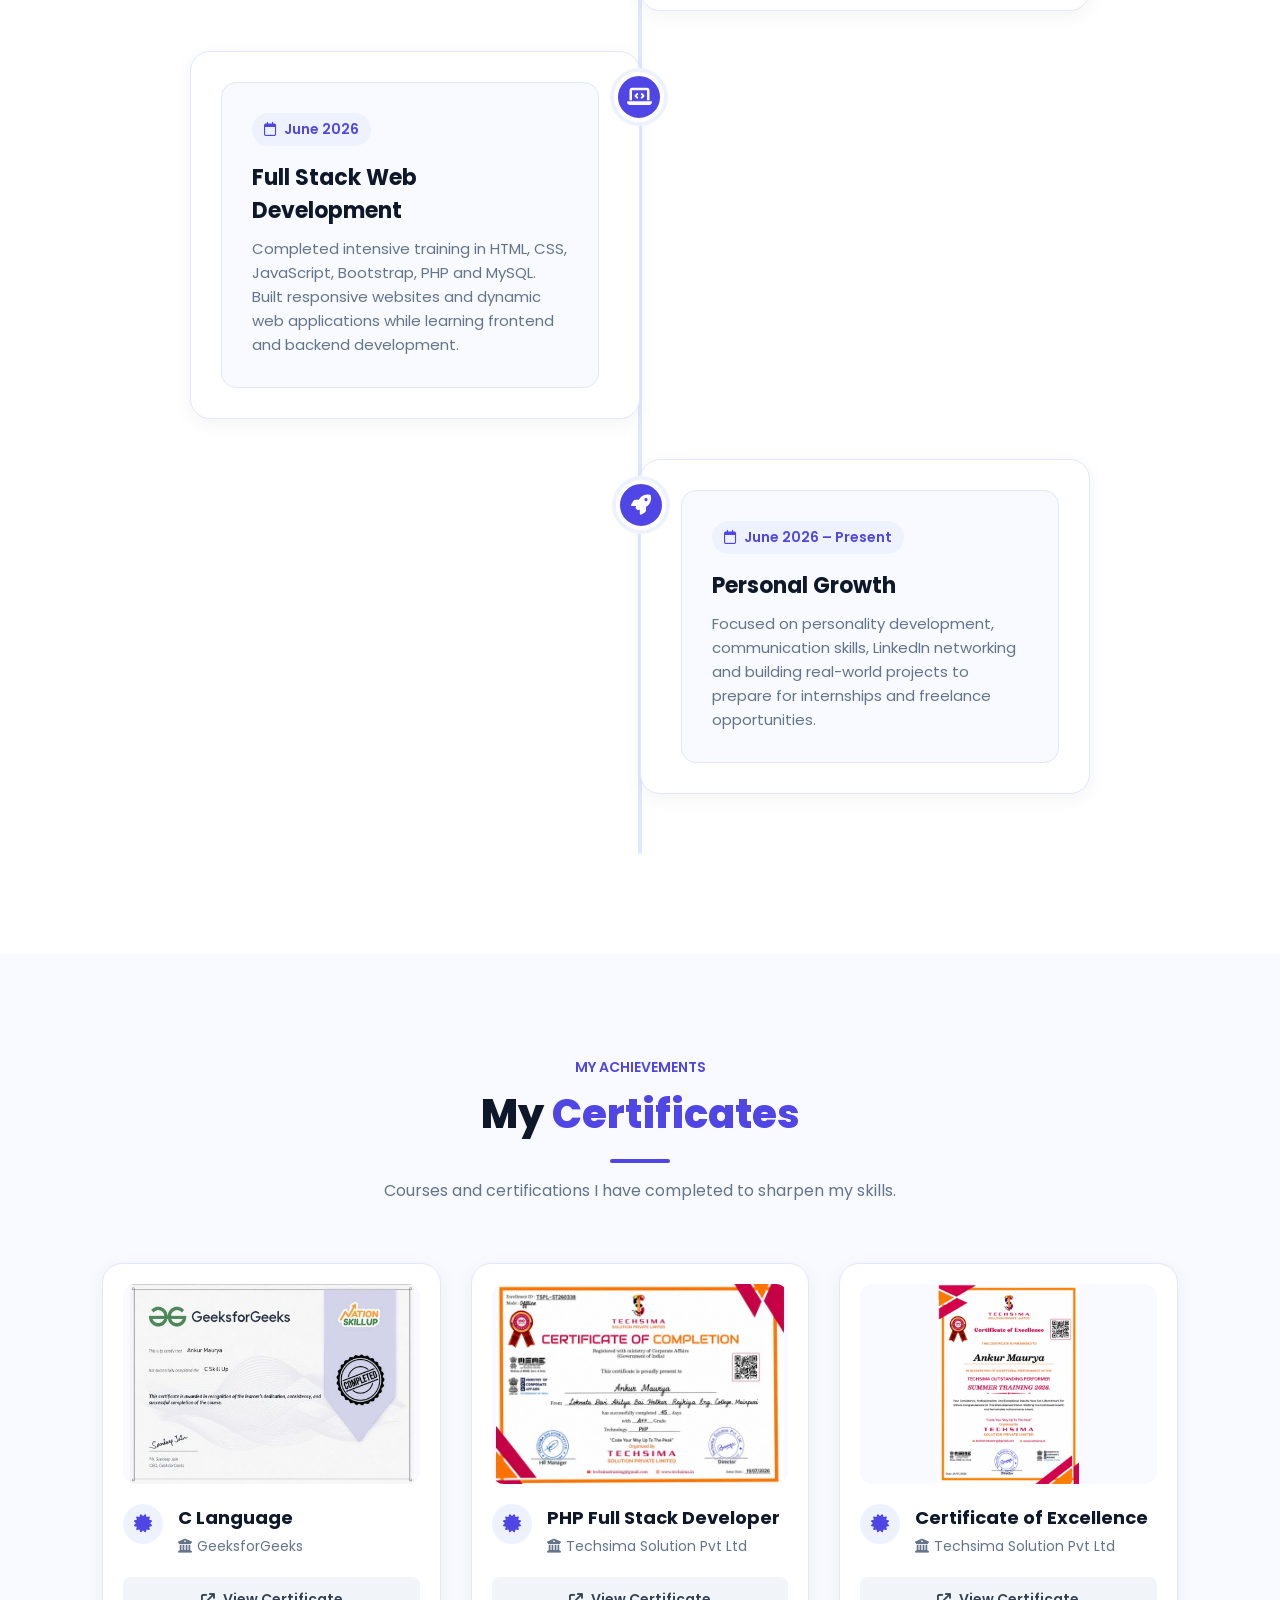
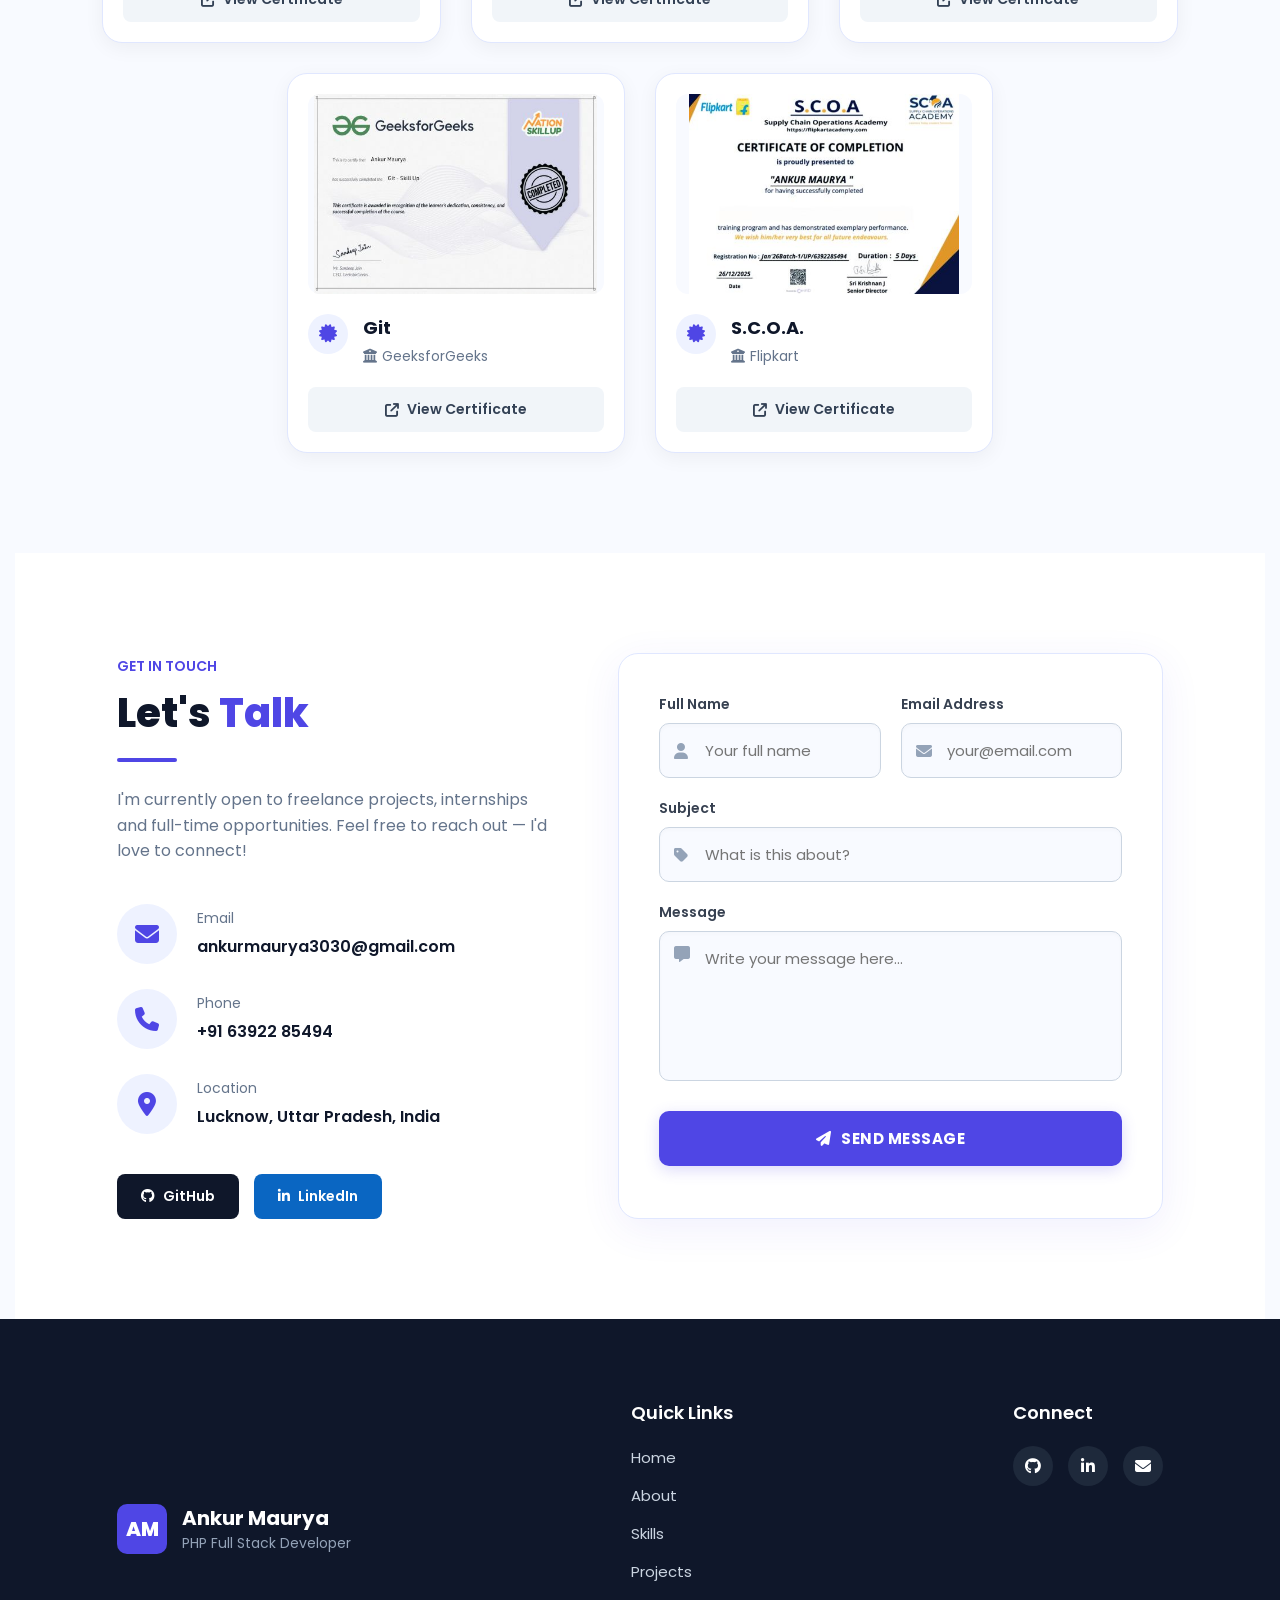
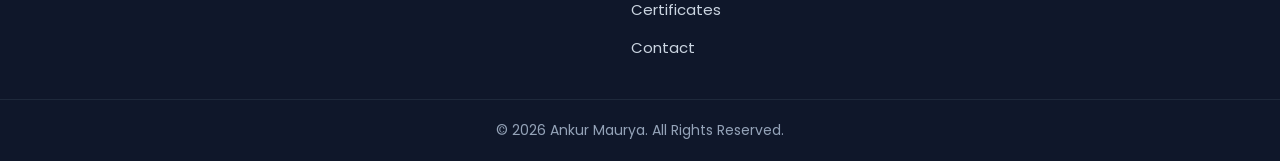
==== commit bb191b7d: "Update projects done count from 3 to 5" ====
--- a/index.html
+++ b/index.html
@@ -8,8 +8,8 @@
     <meta name="theme-color" content="#4f46e5">
     <link rel="icon" type="image/x-icon" href="assests/images/favicon.ico">
     <link rel="canonical" href="https://ankur-maurya25.github.io/ankur-portfolio/">
+    <link rel="icon" type="image/png" href="assests/images/logo.png">
     
-    <!-- Open Graph tags -->
     <meta property="og:title" content="Ankur Maurya - Full Stack Developer">
     <meta property="og:description" content="Portfolio of Ankur Maurya, a PHP Full Stack Developer specializing in responsive web applications.">
     <meta property="og:image" content="https://ankur-maurya25.github.io/ankur-portfolio/assests/images/ankurm.png">
@@ -105,7 +105,7 @@
             <div class="hero-stat hero-stat-left" data-animate="fade-up" data-delay="600">
                 <i class="fa-regular fa-folder-open hero-stat-icon"></i>
                 <div class="hero-stat-text">
-                    <strong class="hero-stat-num">3+</strong>
+                    <strong class="hero-stat-num">5+</strong>
                     <span class="hero-stat-desc">Projects Done</span>
                 </div>
             </div>
@@ -558,18 +558,20 @@
         </div>
     </section>
 
-    <section class="contact" id="contact">
+      <section class="contact" id="contact">
         <div class="contact-left" data-animate="fade-left">
             <span class="contact-label">GET IN TOUCH</span>
             <h2 class="contact-title">Let's <span class="contact-highlight">Talk</span></h2>
             <div class="contact-line"></div>
-            <p class="contact-desc">I'm currently open to freelance projects, internships and full-time opportunities. Feel free to reach out — I'd love to connect!</p>
+            <p class="contact-desc">I'm currently open to freelance projects, internships and full-time opportunities.
+                Feel free to reach out — I'd love to connect!</p>
             <div class="contact-list">
                 <div class="contact-item">
                     <div class="contact-icon"><i class="fa-solid fa-envelope"></i></div>
                     <div class="contact-text">
                         <span class="contact-item-label">Email</span>
-                        <a href="mailto:ankurmaurya3030@gmail.com" class="contact-item-value">ankurmaurya3030@gmail.com</a>
+                        <a href="mailto:ankurmaurya3030@gmail.com"
+                            class="contact-item-value">ankurmaurya3030@gmail.com</a>
                     </div>
                 </div>
                 <div class="contact-item">
@@ -588,22 +590,23 @@
                 </div>
             </div>
             <div class="contact-social">
-                <a href="https://github.com/ankur-maurya25" class="contact-social-btn" target="_blank" rel="noopener noreferrer" aria-label="GitHub Profile">
+                <a href="#" class="contact-social-btn" target="_blank">
                     <i class="fa-brands fa-github"></i> <span>GitHub</span>
                 </a>
-                <a href="https://linkedin.com/in/ankur-maurya25" class="contact-social-btn contact-linkedin" target="_blank" rel="noopener noreferrer" aria-label="LinkedIn Profile">
+                <a href="#" class="contact-social-btn contact-linkedin" target="_blank">
                     <i class="fa-brands fa-linkedin-in"></i> <span>LinkedIn</span>
                 </a>
             </div>
         </div>
         <div class="contact-right" data-animate="fade-right">
-            <form class="contact-form" id="contactForm">
+            <form class="contact-form" id="contactForm" action="https://formspree.io/f/xwvggkby" method="POST">
                 <div class="contact-row">
                     <div class="contact-group">
                         <label class="contact-input-label">Full Name</label>
                         <div class="contact-input-box">
                             <i class="fa-solid fa-user contact-input-icon"></i>
-                            <input type="text" id="contactName" class="contact-input" placeholder="Your full name">
+                            <input type="text" id="contactName" name="name" class="contact-input"
+                                placeholder="Your full name" required>
                         </div>
                         <span class="contact-error" id="nameError">Please enter your name.</span>
                     </div>
@@ -611,7 +614,8 @@
                         <label class="contact-input-label">Email Address</label>
                         <div class="contact-input-box">
                             <i class="fa-solid fa-envelope contact-input-icon"></i>
-                            <input type="email" id="contactEmail" class="contact-input" placeholder="your@email.com">
+                            <input type="email" id="contactEmail" name="email" class="contact-input"
+                                placeholder="your@email.com" required>
                         </div>
                         <span class="contact-error" id="emailError">Please enter a valid email.</span>
                     </div>
@@ -620,7 +624,8 @@
                     <label class="contact-input-label">Subject</label>
                     <div class="contact-input-box">
                         <i class="fa-solid fa-tag contact-input-icon"></i>
-                        <input type="text" id="contactSubject" class="contact-input" placeholder="What is this about?">
+                        <input type="text" id="contactSubject" name="subject" class="contact-input"
+                            placeholder="What is this about?" required>
                     </div>
                     <span class="contact-error" id="subjectError">Please enter a subject.</span>
                 </div>
@@ -628,12 +633,18 @@
                     <label class="contact-input-label">Message</label>
                     <div class="contact-input-box contact-textarea-box">
                         <i class="fa-solid fa-message contact-input-icon"></i>
-                        <textarea id="contactMessage" class="contact-input contact-textarea" placeholder="Write your message here..."></textarea>
+                        <textarea id="contactMessage" name="message" class="contact-input contact-textarea"
+                            placeholder="Write your message here..." required></textarea>
                     </div>
                     <span class="contact-error" id="messageError">Please enter your message.</span>
                 </div>
                 <div class="contact-success" id="formSuccess">
-                    <i class="fa-solid fa-circle-check"></i> Message sent successfully! I'll get back to you soon.
+                    <i class="fa-solid fa-circle-check"></i>
+                    Message sent successfully! I'll get back to you soon.
+                </div>
+                <div class="contact-form-error" id="formError">
+                    <i class="fa-solid fa-circle-exclamation"></i>
+                    Oops! There was a problem submitting your form.
                 </div>
                 <button type="submit" class="contact-btn" id="sendBtn">
                     <i class="fa-solid fa-paper-plane"></i> <span id="sendText">Send Message</span>
@@ -682,4 +693,4 @@
 
     <script src="assests/js/script.js"></script>
 </body>
-</html>+</html>
--- a/assests/css/style.css
+++ b/assests/css/style.css
@@ -1752,6 +1752,19 @@
     display: none;
     align-items: center;
     gap: 8px;
+}
+
+.contact-form-error {
+    padding: 15px;
+    background: #fee2e2;
+    color: #991b1b;
+    border-radius: 10px;
+    font-size: 14px;
+    font-weight: 600;
+    display: none;
+    align-items: center;
+    gap: 8px;
+    margin-bottom: 20px;
 }
 
 .contact-btn {
